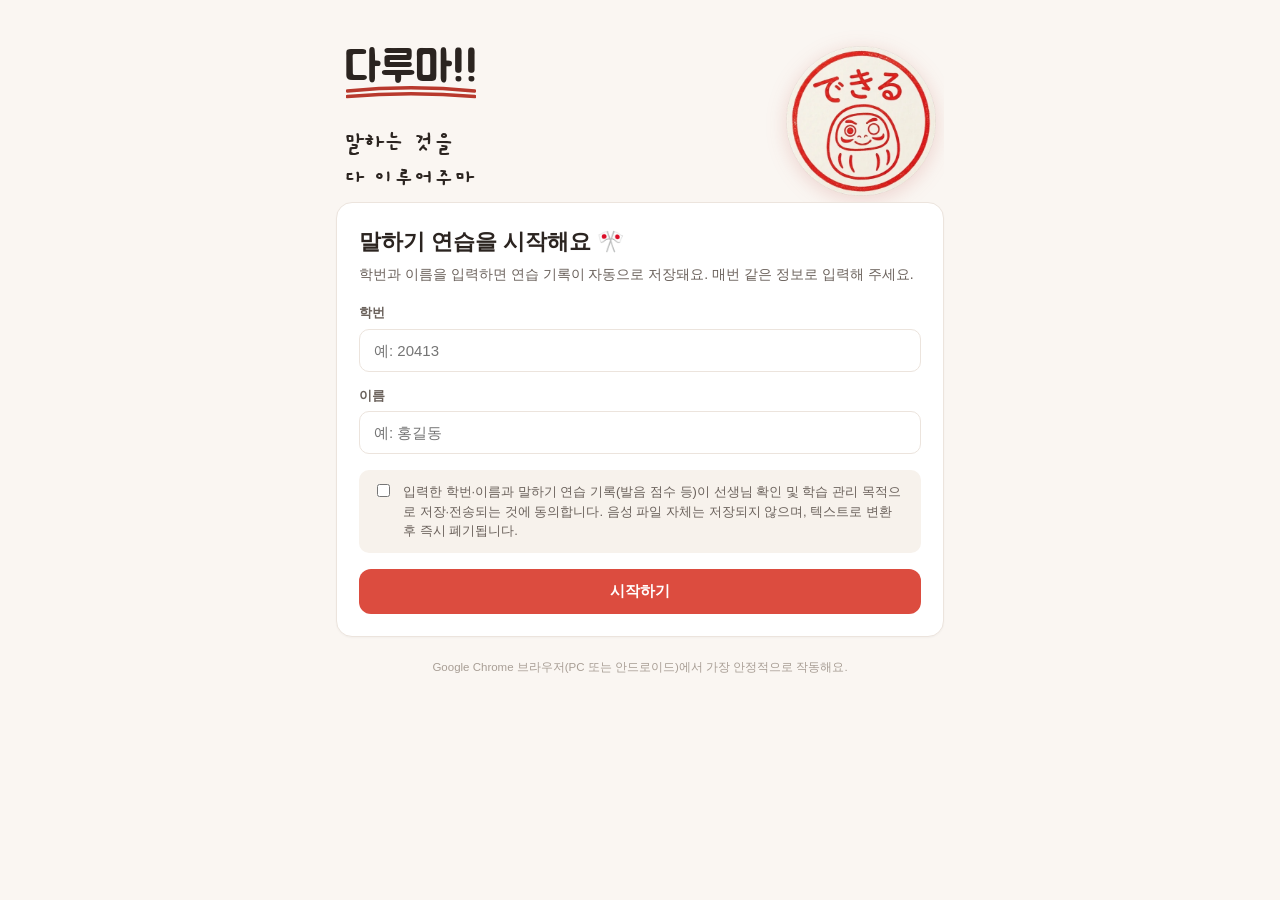
==== index.html @ 968787b8 "다루마 최초적용" ====
<!DOCTYPE html>
<html lang="ko">
<head>
<meta charset="UTF-8">
<meta name="viewport" content="width=device-width, initial-scale=1.0, maximum-scale=1">
<title>다루마!! 일본어 말하기 연습</title>
<link rel="preconnect" href="https://fonts.googleapis.com">
<link rel="preconnect" href="https://fonts.gstatic.com" crossorigin>
<link href="https://fonts.googleapis.com/css2?family=Jua&family=Gaegu:wght@400;700&display=swap" rel="stylesheet">
<style>
  :root{
    --primary:#dc4c3f;
    --primary-dark:#b8392d;
    --primary-light:#fdeceb;
    --ink:#2b2420;
    --sub:#6b625c;
    --bg:#faf6f2;
    --card:#ffffff;
    --line:#ece4dd;
    --good:#2f9e5c;
    --good-bg:#eafaf1;
    --bad:#d8483e;
    --bad-bg:#fdeceb;
    --radius:16px;
  }
  *{box-sizing:border-box;}
  html,body{margin:0;padding:0;}
  body{
    font-family:"Pretendard","Apple SD Gothic Neo","Noto Sans KR",-apple-system,BlinkMacSystemFont,sans-serif;
    background:var(--bg);
    color:var(--ink);
    min-height:100vh;
    line-height:1.5;
  }
  .wrap{max-width:640px;margin:0 auto;padding:20px 16px 60px;}
  header.top{
    display:flex;align-items:center;justify-content:space-between;
    padding:14px 4px 18px;
  }
  header.top .brand{display:flex;align-items:center;gap:8px;font-weight:800;font-size:18px;font-family:"Jua",sans-serif;}
  header.top .brand .dot{width:10px;height:10px;border-radius:50%;background:var(--primary);}
  header.top .who{font-size:13px;color:var(--sub);}

  /* ===== 첫 화면 상단 히어로(다루마 타이틀 + 지니) ===== */
  .hero{position:relative;padding:26px 8px 6px;overflow:hidden;}
  .hero-inner{display:flex;align-items:center;justify-content:space-between;gap:10px;}
  .hero-text{flex:1;min-width:0;}
  .hero-title{
    font-family:"Jua",sans-serif;font-size:44px;color:var(--ink);line-height:1;
    display:inline-block;position:relative;margin:0 0 14px;
  }
  .hero-title .underline{position:absolute;left:2px;right:2px;bottom:-10px;height:14px;}
  .hero-title .underline svg{width:100%;height:100%;display:block;}
  .hero-sub{
    font-family:"Gaegu",sans-serif;font-weight:700;font-size:24px;color:var(--ink);
    line-height:1.45;margin-top:22px;
  }
  .hero-genie{width:150px;height:150px;flex-shrink:0;object-fit:contain;filter:drop-shadow(0 4px 10px rgba(184,57,45,.18));}
  @media (max-width:420px){
    .hero-title{font-size:34px;}
    .hero-sub{font-size:18px;}
    .hero-genie{width:112px;height:112px;}
  }
  nav.tabs{
    display:flex;gap:6px;background:#fff;border:1px solid var(--line);
    border-radius:999px;padding:4px;margin-bottom:18px;
  }
  nav.tabs button{
    flex:1;border:none;background:transparent;padding:10px 8px;border-radius:999px;
    font-size:14px;font-weight:700;color:var(--sub);cursor:pointer;transition:.15s;
  }
  nav.tabs button.active{background:var(--primary);color:#fff;}
  .card{
    background:var(--card);border:1px solid var(--line);border-radius:var(--radius);
    padding:22px;margin-bottom:16px;box-shadow:0 1px 2px rgba(30,20,10,.03);
  }
  h1{font-size:22px;margin:0 0 6px;}
  h2{font-size:17px;margin:0 0 12px;}
  p.desc{color:var(--sub);font-size:14px;margin:0 0 18px;}
  label{display:block;font-size:13px;font-weight:700;color:var(--sub);margin:14px 0 6px;}
  label:first-of-type{margin-top:0;}
  input[type=text], select, textarea{
    width:100%;padding:12px 14px;border:1.5px solid var(--line);border-radius:10px;
    font-size:15px;background:#fff;color:var(--ink);font-family:inherit;
  }
  input[type=text]:focus, select:focus, textarea:focus{outline:none;border-color:var(--primary);}
  .btn{
    display:inline-flex;align-items:center;justify-content:center;gap:8px;
    padding:13px 18px;border-radius:12px;border:none;font-size:15px;font-weight:800;
    cursor:pointer;transition:.15s;width:100%;
  }
  .btn-primary{background:var(--primary);color:#fff;}
  .btn-primary:hover{background:var(--primary-dark);}
  .btn-primary:disabled{background:#e3bab3;cursor:not-allowed;}
  .btn-outline{background:#fff;color:var(--primary);border:1.5px solid var(--primary);}
  .btn-ghost{background:#f4efe9;color:var(--ink);}
  .btn-row{display:flex;gap:10px;}
  .btn-row .btn{width:auto;flex:1;}
  .consent{
    display:flex;gap:10px;align-items:flex-start;background:#f7f2ec;border-radius:10px;
    padding:12px 14px;font-size:12.5px;color:var(--sub);margin:16px 0;
  }
  .consent input{margin-top:2px;}
  .chip{
    display:inline-block;font-size:11.5px;font-weight:700;padding:3px 10px;border-radius:999px;
    background:var(--primary-light);color:var(--primary-dark);
  }
  .sentence-box{
    background:#fff8f4;border:1.5px dashed #e9c6bd;border-radius:14px;
    padding:22px 18px;text-align:center;margin:16px 0;
  }
  .progress-line{display:flex;align-items:center;gap:10px;margin-top:12px;font-size:12.5px;color:var(--sub);font-weight:600;}
  .progress-bar{flex:1;height:7px;background:#f0e8e2;border-radius:999px;overflow:hidden;}
  .progress-bar-fill{height:100%;background:var(--primary);border-radius:999px;transition:width .25s;}
  .complete-card{text-align:center;}
  .complete-emoji{font-size:46px;line-height:1;margin-bottom:8px;}
  .complete-card h2{margin-bottom:8px;}
  .complete-desc{color:var(--sub);font-size:14px;margin:0 0 20px;}
  .sentence-jp{font-size:26px;font-weight:800;letter-spacing:.5px;line-height:1.6;}
  .sentence-jp ruby rt{font-size:12px;color:var(--sub);font-weight:600;}
  .sentence-ko{font-size:14px;color:var(--sub);margin-top:8px;}
  .mic-area{display:flex;flex-direction:column;align-items:center;gap:10px;margin:22px 0 10px;}
  .mic-btn{
    width:88px;height:88px;border-radius:50%;border:none;background:var(--primary);
    color:#fff;font-size:32px;cursor:pointer;display:flex;align-items:center;justify-content:center;
    box-shadow:0 4px 14px rgba(220,76,63,.35);transition:.15s;
  }
  .mic-btn:active{transform:scale(.94);}
  .mic-btn.listening{
    background:var(--bad);animation:pulse 1.1s infinite;
  }
  @keyframes pulse{
    0%{box-shadow:0 0 0 0 rgba(216,72,62,.5);}
    70%{box-shadow:0 0 0 18px rgba(216,72,62,0);}
    100%{box-shadow:0 0 0 0 rgba(216,72,62,0);}
  }
  .mic-status{font-size:13px;color:var(--sub);font-weight:600;min-height:18px;}
  .result-card{border-radius:14px;padding:18px;margin-top:16px;}
  .result-card.pass{background:var(--good-bg);border:1.5px solid #b7e6c7;}
  .result-card.retry{background:var(--bad-bg);border:1.5px solid #f2c2bd;}
  .result-top{display:flex;align-items:center;justify-content:space-between;margin-bottom:10px;}
  .result-badge{font-weight:800;font-size:15px;}
  .result-badge.pass{color:var(--good);}
  .result-badge.retry{color:var(--bad);}
  .score-num{font-size:26px;font-weight:900;}
  .diff-line{font-size:19px;font-weight:700;line-height:1.7;word-break:keep-all;margin:6px 0;}
  .diff-line .m{color:var(--good);}
  .diff-line .x{color:var(--bad);text-decoration:line-through;opacity:.7;}
  .heard-label{font-size:12px;color:var(--sub);font-weight:700;margin-top:10px;}
  .small-note{font-size:12px;color:var(--sub);margin-top:10px;}
  .sync-note{font-size:11.5px;margin-top:8px;display:flex;align-items:center;gap:6px;color:var(--sub);}
  .dot-sync{width:7px;height:7px;border-radius:50%;background:#c9c1ba;}
  .dot-sync.ok{background:var(--good);}
  .dot-sync.pending{background:#e0a12a;}
  table{width:100%;border-collapse:collapse;font-size:13.5px;}
  th,td{padding:9px 6px;text-align:left;border-bottom:1px solid var(--line);}
  th{color:var(--sub);font-weight:700;font-size:12px;}
  td.score-cell{font-weight:800;}
  .stat-grid{display:grid;grid-template-columns:repeat(3,1fr);gap:10px;margin-bottom:18px;}
  .stat-box{background:#f7f2ec;border-radius:12px;padding:14px 8px;text-align:center;}
  .stat-box .v{font-size:20px;font-weight:900;color:var(--primary-dark);}
  .stat-box .l{font-size:11px;color:var(--sub);margin-top:2px;}
  canvas{width:100%;height:140px;display:block;margin:6px 0 4px;}
  .empty{text-align:center;color:var(--sub);font-size:13.5px;padding:30px 10px;}
  .footer-note{text-align:center;font-size:11.5px;color:#a89e95;margin-top:22px;}
  .warn-box{background:#fff6e0;border:1px solid #f0d78c;border-radius:10px;padding:12px 14px;font-size:13px;color:#7a5e12;margin-bottom:16px;}
  .switch-link{background:none;border:none;color:var(--primary);font-weight:700;font-size:13px;cursor:pointer;padding:4px 0;}
  select.cat-select{margin-bottom:10px;}
  .top-actions{display:flex;justify-content:flex-end;margin-bottom:6px;}
  .link-btn{background:none;border:none;color:var(--sub);font-size:12.5px;cursor:pointer;text-decoration:underline;}
  @media (max-width:380px){
    .sentence-jp{font-size:22px;}
    .stat-box .v{font-size:17px;}
  }
</style>
</head>
<body>
<div class="wrap">

  <!-- ===================== 로그인 화면 ===================== -->
  <section id="screen-login">
    <div class="hero">
      <div class="hero-inner">
        <div class="hero-text">
          <div class="hero-title">다루마!!
            <span class="underline">
              <svg viewBox="0 0 200 20" preserveAspectRatio="none">
                <path d="M2,7 Q100,-2 198,7" fill="none" stroke="#b8392d" stroke-width="5" stroke-linecap="round"/>
                <path d="M2,15 Q100,7 198,15" fill="none" stroke="#b8392d" stroke-width="5" stroke-linecap="round"/>
              </svg>
            </span>
          </div>
          <div class="hero-sub">말하는 것을<br>다 이루어주마</div>
        </div>

        <img class="hero-genie" src="[data-uri]" alt="다루마 도장">
      </div>
    </div>

    <div class="card">
      <h1>말하기 연습을 시작해요 🎌</h1>
      <p class="desc">학번과 이름을 입력하면 연습 기록이 자동으로 저장돼요. 매번 같은 정보로 입력해 주세요.</p>

      <label for="inpId">학번</label>
      <input type="text" id="inpId" placeholder="예: 20413" inputmode="numeric">

      <label for="inpName">이름</label>
      <input type="text" id="inpName" placeholder="예: 홍길동">

      <div class="consent">
        <input type="checkbox" id="chkConsent">
        <label for="chkConsent" style="margin:0;font-weight:500;">
          입력한 학번·이름과 말하기 연습 기록(발음 점수 등)이 선생님 확인 및 학습 관리 목적으로 저장·전송되는 것에 동의합니다. 음성 파일 자체는 저장되지 않으며, 텍스트로 변환 후 즉시 폐기됩니다.
        </label>
      </div>

      <button class="btn btn-primary" id="btnLogin">시작하기</button>
    </div>
    <p class="footer-note">Google Chrome 브라우저(PC 또는 안드로이드)에서 가장 안정적으로 작동해요.</p>
  </section>

  <!-- ===================== 메인(로그인 후) ===================== -->
  <section id="screen-main" style="display:none;">
    <header class="top">
      <div class="brand"><span class="dot"></span>다루마!!</div>
      <div class="who" id="whoBadge"></div>
    </header>

    <nav class="tabs">
      <button id="tabPractice" class="active">연습하기</button>
      <button id="tabHistory">내 기록</button>
    </nav>

    <!-- ---- 연습 탭 ---- -->
    <div id="panel-practice">
      <div class="card" id="micWarnCard" style="display:none;">
        <div class="warn-box" id="micWarnText"></div>
      </div>

      <div class="card">
        <div class="top-actions"><button class="link-btn" id="btnLogout">다른 학생으로 전환</button></div>
        <h2>카테고리 선택</h2>
        <select class="cat-select" id="selCategory"></select>
        <div class="progress-line">
          <span id="progressText">0 / 0 문장 통과</span>
          <span class="progress-bar"><span class="progress-bar-fill" id="progressBarFill" style="width:0%;"></span></span>
        </div>

        <label for="inpCustom" style="margin-top:16px;">또는 직접 문장 입력하기 (선택)</label>
        <textarea id="inpCustom" rows="2" placeholder="연습하고 싶은 일본어 문장을 입력하세요"></textarea>
        <button class="btn btn-ghost" id="btnUseCustom" style="margin-top:8px;">이 문장으로 연습하기</button>
      </div>

      <div class="card" id="practiceCard">
        <div class="sentence-box">
          <div class="sentence-jp" id="curJp">문장을 선택해 주세요</div>
          <div class="sentence-ko" id="curKo"></div>
        </div>

        <div class="btn-row">
          <button class="btn btn-outline" id="btnListen">🔊 모범 발음 듣기</button>
        </div>

        <div class="mic-area">
          <button class="mic-btn" id="btnMic">🎤</button>
          <div class="mic-status" id="micStatus">마이크를 눌러 따라 말해보세요</div>
        </div>

        <div id="resultArea"></div>
      </div>

      <div class="card complete-card" id="completeCard" style="display:none;">
        <div class="complete-emoji">🎉</div>
        <h2 id="completeTitle">카테고리를 모두 통과했어요!</h2>
        <p class="complete-desc" id="completeDesc">정말 잘했어요! 다음 카테고리에 도전해볼까요?</p>
        <button class="btn btn-primary" id="btnNextCategory">다음 카테고리로 이동 →</button>
        <button class="btn btn-ghost" id="btnRetryCategory" style="margin-top:10px;">이 카테고리 다시 연습하기</button>
      </div>
    </div>

    <!-- ---- 기록 탭 ---- -->
    <div id="panel-history" style="display:none;">
      <div class="card">
        <h2>나의 연습 기록</h2>
        <div class="stat-grid">
          <div class="stat-box"><div class="v" id="statCount">0</div><div class="l">총 연습 횟수</div></div>
          <div class="stat-box"><div class="v" id="statAvg">0%</div><div class="l">평균 점수</div></div>
          <div class="stat-box"><div class="v" id="statBest">0%</div><div class="l">최고 점수</div></div>
        </div>
        <canvas id="trendCanvas" height="140"></canvas>
        <div id="historyTableWrap"></div>
      </div>
    </div>
  </section>

</div>

<!-- 연습 문장(문제) 목록은 questions.js에서 불러옵니다. 반드시 index.html과 같은 폴더에 두세요. -->
<script src="questions.js"></script>

<script>
(function(){
"use strict";

/* =========================================================================
   ▼▼▼ 선생님 설정 영역 (SETTINGS) ▼▼▼
   이 블록의 값만 바꾸면 앱 동작을 조정할 수 있습니다.
   ========================================================================= */
const CONFIG = {
  // 1) Google Apps Script 웹앱 배포 후 발급되는 URL을 아래 따옴표 안에 붙여넣으세요.
  //    (설정 가이드 문서 참고) 비워두면 구글시트 전송 없이 브라우저에만 기록이 저장됩니다.
  APPS_SCRIPT_URL: "https://script.google.com/macros/s/AKfycbxWez6QbJUDyUmBMSYqRfmhwI0I-8XwdIQWOw4CRKEzCA2GuaAsmgAgfom8g589A179sg/exec",

  // 2) 통과 기준 점수(%) - 이 점수 이상이면 '통과'로 표시됩니다.
  PASS_THRESHOLD: 80,

  // 3) 앱 제목 등 표시 문구를 바꾸고 싶다면 위 <title>과 .brand 텍스트를 수정하세요.
};

/* 연습 문장 목록은 questions.js 파일이 기본값(오프라인 대비용)입니다.
   Google Apps Script(구글시트의 "문제은행" 탭)에서 실시간으로 불러오는 데 성공하면
   그 내용으로 자동 교체되어, questions.js를 건드리거나 Netlify에 재배포하지 않아도
   구글시트만 수정하면 학생 화면에 바로 반영됩니다. 인터넷 문제 등으로 불러오지 못하면
   questions.js의 내용이 계속 사용됩니다. */
let ACTIVE_SENTENCES = (typeof SENTENCES !== "undefined" ? SENTENCES : []);

/* 4) 채점용 한자→히라가나 보정 사전
   음성 인식은 학생이 한자 없이 히라가나로만 말해도, 결과 텍스트를 한자로 반환하는 경우가 많습니다
   (예: "あした"라고 말해도 인식 결과는 "明日"로 나옴). questions.js의 <ruby>한자<rt>읽기</rt></ruby>
   표기가 있는 단어는 자동으로 이 사전에 채워지므로 따로 추가할 필요가 없습니다.
   아래 목록은 오프라인 대비용 기본값이며, Google Apps Script(구글시트의 "한자읽기" 탭)에서
   실시간으로 불러오는 데 성공하면 그 내용으로 자동 교체됩니다(문제은행과 동일한 방식).
   즉 앞으로는 이 코드를 직접 건드리지 않아도, 구글시트 "한자읽기" 탭에 "한자":"히라가나" 행을
   추가/수정하기만 하면 바로 반영됩니다. */
const READING_OVERRIDES_DEFAULT = {
  // 긴 단어(구)일수록 위에 먼저 매칭되도록 하기 위해 이 사전은 실제 정렬과 무관하게
  // 코드에서 자동으로 "글자 수가 긴 것부터" 우선 적용합니다. 순서는 신경쓰지 않아도 됩니다.
  "明日": "あした",
  "私": "わたし",
  "韓国人": "かんこくじん",
  "高校生": "こうこうせい",
  "お願いします": "おねがいします",
  "何ですか": "なんですか",
  "何が": "なにが",
  "得意": "とくい",
  "料理": "りょうり",
  "数学": "すうがく",
  "上手": "じょうず",
  "お喋り": "おしゃべり",
  "旅行": "りょこう",
  "音楽": "おんがく",
  "食べ物": "たべもの",
  "梅干し": "うめぼし",
  "苦手": "にがて",
  "動物": "どうぶつ",
  "猫": "ねこ",
  "好き": "すき",
  "久しぶり": "ひさしぶり",
  "行ってきます": "いってきます",
  "お邪魔します": "おじゃまします",
  "初めまして": "はじめまして",
  "お帰りなさい": "おかえりなさい",
  "ご馳走様でした": "ごちそうさまでした",
};
let ACTIVE_READING_OVERRIDES = Object.assign({}, READING_OVERRIDES_DEFAULT);

/* =========================================================================
   상태 및 저장소
   ========================================================================= */
const LS_STUDENT = "jpk_student_v1";
const LS_HISTORY_PREFIX = "jpk_history_v1_"; // + studentKey
const LS_PENDING = "jpk_pending_sync_v1";
const LS_PASSED_PREFIX = "jpk_passed_v1_"; // + studentKey

let student = null;         // {id, name}
let currentSentence = null; // {jp, ko, plain, id} — id is null for custom(직접입력) sentences
let recognition = null;
let listening = false;

const $ = (sel) => document.querySelector(sel);

/* ---- 유틸: ruby 태그 제거하고 순수 텍스트만 추출 ---- */
function stripRuby(html){
  const div = document.createElement("div");
  div.innerHTML = html;
  div.querySelectorAll("rt").forEach(rt => rt.remove());
  return div.textContent.trim();
}

/* ---- 한자→히라가나 보정 사전 만들기: questions.js의 모든 <ruby>한자<rt>읽기</rt></ruby>를
   자동 수집 + READING_OVERRIDES 병합. 채점 시 한자 표기와 히라가나 표기를 같은 것으로 취급하기 위함 ---- */
function buildReadingMap(){
  const map = Object.assign({}, ACTIVE_READING_OVERRIDES);
  const rubyRe = /<ruby>([^<]+)<rt>([^<]+)<\/rt><\/ruby>/g;
  ACTIVE_SENTENCES.forEach(item => {
    let m;
    rubyRe.lastIndex = 0;
    while((m = rubyRe.exec(item.jp))){
      const kanji = m[1], reading = m[2];
      if(!map[kanji]) map[kanji] = reading;
    }
  });
  return map;
}
let READING_MAP = buildReadingMap();
let READING_MAP_KEYS = Object.keys(READING_MAP).sort((a,b) => b.length - a.length);
function refreshReadingMap(){
  READING_MAP = buildReadingMap();
  READING_MAP_KEYS = Object.keys(READING_MAP).sort((a,b) => b.length - a.length);
}

/* ---- 한자를 위 사전을 이용해 히라가나로 치환 (긴 단어부터 우선 치환) ---- */
function toReadingForm(text){
  if(!text) return text;
  let result = text;
  for(const k of READING_MAP_KEYS){
    if(result.indexOf(k) !== -1){
      result = result.split(k).join(READING_MAP[k]);
    }
  }
  return result;
}

/* ---- 정규화: 채점 전에 한자→히라가나 치환, 공백/구두점 제거, NFKC 정규화 ---- */
function normalize(str){
  if(!str) return "";
  let s = str.normalize("NFKC");
  s = toReadingForm(s);
  s = s.replace(/[\s　。、！？!?,\.「」『』・～~"'"'（）()]/g, "");
  return s;
}

/* ---- 레벤슈타인 거리 ---- */
function levenshtein(a, b){
  const al = a.length, bl = b.length;
  if(al === 0) return bl;
  if(bl === 0) return al;
  const dp = new Array(bl + 1);
  for(let j = 0; j <= bl; j++) dp[j] = j;
  for(let i = 1; i <= al; i++){
    let prev = dp[0];
    dp[0] = i;
    for(let j = 1; j <= bl; j++){
      const tmp = dp[j];
      dp[j] = Math.min(
        dp[j] + 1,
        dp[j-1] + 1,
        prev + (a[i-1] === b[j-1] ? 0 : 1)
      );
      prev = tmp;
    }
  }
  return dp[bl];
}

/* ---- 점수 계산 (0~100) ---- */
function scoreOf(target, heard){
  const t = normalize(target);
  const h = normalize(heard);
  if(t.length === 0) return 0;
  const dist = levenshtein(t, h);
  const maxLen = Math.max(t.length, h.length);
  const sim = Math.max(0, 1 - dist / maxLen);
  return Math.round(sim * 100);
}

/* ---- 최장 공통 부분수열 기반 diff 표시(정답 문장 기준으로 맞은 글자 강조) ---- */
function diffHighlight(target, heard){
  const t = normalize(target);
  const h = normalize(heard);
  const tl = t.length, hl = h.length;
  const dp = Array.from({length:tl+1}, () => new Array(hl+1).fill(0));
  for(let i=1;i<=tl;i++){
    for(let j=1;j<=hl;j++){
      dp[i][j] = t[i-1]===h[j-1] ? dp[i-1][j-1]+1 : Math.max(dp[i-1][j], dp[i][j-1]);
    }
  }
  let i=tl, j=hl;
  const matched = new Array(tl).fill(false);
  while(i>0 && j>0){
    if(t[i-1]===h[j-1]){ matched[i-1]=true; i--; j--; }
    else if(dp[i-1][j] >= dp[i][j-1]) i--;
    else j--;
  }
  let out = "";
  for(let k=0;k<tl;k++){
    out += matched[k] ? `<span class="m">${t[k]}</span>` : `<span class="x">${t[k]}</span>`;
  }
  return out;
}

/* =========================================================================
   화면 전환 / 로그인
   ========================================================================= */
function studentKey(s){ return (s.id + "_" + s.name).replace(/\s+/g,""); }

function loadStudent(){
  try{
    const raw = localStorage.getItem(LS_STUDENT);
    return raw ? JSON.parse(raw) : null;
  }catch(e){ return null; }
}
function saveStudent(s){
  localStorage.setItem(LS_STUDENT, JSON.stringify(s));
}

function showLogin(){
  $("#screen-login").style.display = "";
  $("#screen-main").style.display = "none";
  $("#whoBadge").textContent = "";
}
function showMain(){
  $("#screen-login").style.display = "none";
  $("#screen-main").style.display = "";
  $("#whoBadge").textContent = student ? (student.name + " (" + student.id + ")") : "";
  loadCategory();
  renderHistory();
}

$("#btnLogin").addEventListener("click", () => {
  const id = $("#inpId").value.trim();
  const name = $("#inpName").value.trim();
  const agree = $("#chkConsent").checked;
  if(!id || !name){ alert("학번과 이름을 모두 입력해 주세요."); return; }
  if(!agree){ alert("개인정보 저장에 동의해야 시작할 수 있어요."); return; }
  student = { id, name };
  saveStudent(student);
  showMain();
});

$("#btnLogout").addEventListener("click", () => {
  if(!confirm("다른 학생으로 전환할까요? (내 기록은 이 브라우저에 그대로 남아있어요)")) return;
  student = null;
  localStorage.removeItem(LS_STUDENT);
  $("#inpId").value = ""; $("#inpName").value = ""; $("#chkConsent").checked = false;
  showLogin();
});

/* =========================================================================
   탭 전환
   ========================================================================= */
$("#tabPractice").addEventListener("click", () => switchTab("practice"));
$("#tabHistory").addEventListener("click", () => switchTab("history"));
function switchTab(name){
  const isP = name === "practice";
  $("#tabPractice").classList.toggle("active", isP);
  $("#tabHistory").classList.toggle("active", !isP);
  $("#panel-practice").style.display = isP ? "" : "none";
  $("#panel-history").style.display = isP ? "none" : "";
  if(!isP) renderHistory();
}

/* =========================================================================
   카테고리 선택 & 순차 진행(통과제) UI
   ========================================================================= */
function getCategoryList(){
  return [...new Set(ACTIVE_SENTENCES.map(s => s.category))];
}
function getSentencesForCategory(cat){
  return ACTIVE_SENTENCES.filter(s => s.category === cat);
}
function sentenceId(item){
  return item.category + "||" + item.jp;
}

/* ---- 통과 기록(카테고리별 진행 상황) 저장소 ---- */
function passedKey(){ return LS_PASSED_PREFIX + studentKey(student); }
function getPassedSet(){
  try{
    const raw = localStorage.getItem(passedKey());
    return new Set(raw ? JSON.parse(raw) : []);
  }catch(e){ return new Set(); }
}
function savePassedSet(set){
  localStorage.setItem(passedKey(), JSON.stringify([...set]));
}
function markPassed(id){
  const set = getPassedSet();
  set.add(id);
  savePassedSet(set);
}
function findFirstUnpassed(cat){
  const list = getSentencesForCategory(cat);
  const passed = getPassedSet();
  return list.find(item => !passed.has(sentenceId(item))) || null;
}
function countPassedInCategory(cat){
  const list = getSentencesForCategory(cat);
  const passed = getPassedSet();
  return list.filter(item => passed.has(sentenceId(item))).length;
}

function populateCategories(){
  const cats = getCategoryList();
  const sel = $("#selCategory");
  sel.innerHTML = cats.map(c => `<option value="${c}">${c}</option>`).join("");
  sel.addEventListener("change", loadCategory);
}

/* 현재 선택된 카테고리를 기준으로, 아직 통과하지 못한 첫 문장을 보여주거나
   전부 통과했다면 축하 화면을 보여준다. */
function loadCategory(){
  if(!student) return;
  const cat = $("#selCategory").value;
  renderProgress(cat);

  const item = findFirstUnpassed(cat);
  if(item){
    $("#practiceCard").style.display = "";
    $("#completeCard").style.display = "none";
    setCurrentSentence(item.jp, item.ko, sentenceId(item));
  }else{
    $("#practiceCard").style.display = "none";
    showCategoryComplete(cat);
  }
}

function renderProgress(cat){
  const total = getSentencesForCategory(cat).length;
  const passed = countPassedInCategory(cat);
  $("#progressText").textContent = `${passed} / ${total} 문장 통과`;
  $("#progressBarFill").style.width = (total ? Math.round(passed/total*100) : 0) + "%";
}

function showCategoryComplete(cat){
  const cats = getCategoryList();
  const idx = cats.indexOf(cat);
  const nextCat = cats[idx+1];

  $("#completeCard").style.display = "";
  if(nextCat){
    $("#completeTitle").textContent = `'${cat}' 카테고리를 모두 통과했어요!`;
    $("#completeDesc").textContent = "정말 잘했어요! 다음 카테고리에 도전해볼까요?";
    $("#btnNextCategory").style.display = "";
    $("#btnNextCategory").textContent = `다음 카테고리(${nextCat})로 이동 →`;
  }else{
    $("#completeTitle").textContent = "모든 카테고리를 통과했어요! 🏆";
    $("#completeDesc").textContent = "모든 문장을 다 익혔어요. 정말 대단해요!";
    $("#btnNextCategory").style.display = "none";
  }
}

$("#btnNextCategory").addEventListener("click", () => {
  const cats = getCategoryList();
  const idx = cats.indexOf($("#selCategory").value);
  const nextCat = cats[idx+1];
  if(!nextCat) return;
  $("#selCategory").value = nextCat;
  loadCategory();
});

$("#btnRetryCategory").addEventListener("click", () => {
  const cat = $("#selCategory").value;
  if(!confirm(`'${cat}' 카테고리의 통과 기록을 초기화하고 처음부터 다시 연습할까요?`)) return;
  const set = getPassedSet();
  getSentencesForCategory(cat).forEach(item => set.delete(sentenceId(item)));
  savePassedSet(set);
  loadCategory();
});

function setCurrentSentence(jpHtml, ko, id){
  currentSentence = { jp: jpHtml, ko: ko || "", plain: stripRuby(jpHtml), id: id || null };
  $("#curJp").innerHTML = jpHtml;
  $("#curKo").textContent = ko || "";
  $("#resultArea").innerHTML = "";
  $("#micStatus").textContent = "마이크를 눌러 따라 말해보세요";
}

$("#btnUseCustom").addEventListener("click", () => {
  const v = $("#inpCustom").value.trim();
  if(!v){ alert("연습할 문장을 입력해 주세요."); return; }
  $("#practiceCard").style.display = "";
  $("#completeCard").style.display = "none";
  setCurrentSentence(v, "", null);
});

/* =========================================================================
   모범 발음 듣기 (TTS)
   ========================================================================= */
$("#btnListen").addEventListener("click", () => {
  if(!currentSentence){ alert("먼저 문장을 선택해 주세요."); return; }
  if(!("speechSynthesis" in window)){ alert("이 브라우저는 음성 듣기를 지원하지 않습니다."); return; }
  const utter = new SpeechSynthesisUtterance(currentSentence.plain);
  utter.lang = "ja-JP";
  utter.rate = 0.9;
  window.speechSynthesis.cancel();
  window.speechSynthesis.speak(utter);
});

/* =========================================================================
   음성 인식 (Web Speech API)
   ========================================================================= */
const SpeechRecognitionAPI = window.SpeechRecognition || window.webkitSpeechRecognition;

function initSpeechWarning(){
  if(!SpeechRecognitionAPI){
    $("#micWarnCard").style.display = "";
    $("#micWarnText").textContent =
      "⚠️ 이 브라우저는 음성 인식을 지원하지 않아요. Google Chrome(PC 또는 안드로이드)에서 접속해 주세요. (iPhone Safari는 지원되지 않습니다)";
    $("#btnMic").disabled = true;
    $("#btnMic").style.opacity = "0.4";
  }
}

$("#btnMic").addEventListener("click", () => {
  if(!SpeechRecognitionAPI){ return; }
  if(!currentSentence){ alert("먼저 연습할 문장을 선택해 주세요."); return; }
  if(listening){ stopListening(); return; }
  startListening();
});

function startListening(){
  recognition = new SpeechRecognitionAPI();
  recognition.lang = "ja-JP";
  recognition.interimResults = false;
  recognition.maxAlternatives = 1;

  listening = true;
  $("#btnMic").classList.add("listening");
  $("#micStatus").textContent = "듣고 있어요... 문장을 말해보세요";
  $("#resultArea").innerHTML = "";

  recognition.onresult = (e) => {
    const heard = e.results[0][0].transcript;
    handleResult(heard);
  };
  recognition.onerror = (e) => {
    stopListening();
    let msg = "음성 인식 중 오류가 발생했어요. 다시 시도해 주세요.";
    if(e.error === "not-allowed" || e.error === "service-not-allowed") msg = "마이크 사용 권한을 허용해 주세요.";
    if(e.error === "no-speech") msg = "음성이 감지되지 않았어요. 다시 눌러서 말해보세요.";
    $("#micStatus").textContent = msg;
  };
  recognition.onend = () => { stopListening(); };

  try{ recognition.start(); }catch(err){ stopListening(); }
}
function stopListening(){
  listening = false;
  $("#btnMic").classList.remove("listening");
  if(recognition){ try{ recognition.stop(); }catch(e){} }
}

/* =========================================================================
   채점 결과 처리 및 기록 저장/전송
   ========================================================================= */
function handleResult(heardText){
  const target = currentSentence.plain;
  const score = scoreOf(target, heardText);
  const pass = score >= CONFIG.PASS_THRESHOLD;
  const diffHtml = diffHighlight(target, heardText);

  $("#micStatus").textContent = "마이크를 눌러 다시 연습해보세요";

  const record = {
    ts: new Date().toISOString(),
    studentId: student.id,
    studentName: student.name,
    sentence: target,
    recognized: heardText,
    score: score,
    pass: pass
  };
  saveLocalRecord(record);
  sendToSheet(record);

  const isTracked = !!currentSentence.id;
  if(pass && isTracked){
    markPassed(currentSentence.id);
    renderProgress($("#selCategory").value);
  }

  renderResult(pass, score, diffHtml, heardText, isTracked);
}

function renderResult(pass, score, diffHtml, heardText, isTracked){
  const cls = pass ? "pass" : "retry";
  const label = pass ? "✅ 통과!" : "🔁 다시 도전!";
  const advanceBtn = (pass && isTracked)
    ? `<button class="btn btn-primary" id="btnAdvance" style="margin-top:14px;">다음 문장 보기 →</button>`
    : "";
  $("#resultArea").innerHTML = `
    <div class="result-card ${cls}">
      <div class="result-top">
        <div class="result-badge ${cls}">${label}</div>
        <div class="score-num">${score}<span style="font-size:14px;">%</span></div>
      </div>
      <div class="diff-line">${diffHtml}</div>
      <div class="heard-label">내가 말한 것으로 인식된 내용</div>
      <div style="font-size:14px;color:var(--sub);">${heardText || "(인식된 내용 없음)"}</div>
      <div class="small-note">초록색: 정답과 일치 · 빨간색: 정답과 다름 (기준: ${CONFIG.PASS_THRESHOLD}% 이상 통과)</div>
      <div class="sync-note"><span class="dot-sync ${CONFIG.APPS_SCRIPT_URL ? "pending" : ""}" id="syncDot"></span><span id="syncText">${CONFIG.APPS_SCRIPT_URL ? "구글시트로 전송 중..." : "이 기기에만 저장됨 (구글시트 연동 미설정)"}</span></div>
      ${advanceBtn}
    </div>
  `;
  if(pass && isTracked){
    $("#btnAdvance").addEventListener("click", loadCategory);
  }
}

/* ---- 로컬 기록 저장 ---- */
function historyKey(){ return LS_HISTORY_PREFIX + studentKey(student); }
function getLocalHistory(){
  try{
    const raw = localStorage.getItem(historyKey());
    return raw ? JSON.parse(raw) : [];
  }catch(e){ return []; }
}
function saveLocalRecord(record){
  const hist = getLocalHistory();
  hist.push(record);
  localStorage.setItem(historyKey(), JSON.stringify(hist));
}

/* ---- 구글시트 전송 (Google Apps Script 웹앱, no-cors 방식) ---- */
function sendToSheet(record){
  if(!CONFIG.APPS_SCRIPT_URL){ return; }
  postRecord(record).then(() => {
    markSyncDot(true);
  }).catch(() => {
    queuePending(record);
    markSyncDot(false);
  });
  flushPending();
}
function markSyncDot(ok){
  const dot = document.getElementById("syncDot");
  const text = document.getElementById("syncText");
  if(!dot) return;
  dot.classList.remove("pending");
  dot.classList.add(ok ? "ok" : "");
  if(text) text.textContent = ok ? "구글시트에 저장 완료" : "전송 실패 - 다음 접속 시 자동 재전송";
}
function postRecord(record){
  return fetch(CONFIG.APPS_SCRIPT_URL, {
    method: "POST",
    mode: "no-cors",
    headers: { "Content-Type": "text/plain;charset=utf-8" },
    body: JSON.stringify(record)
  });
  // no-cors 모드에서는 응답 내용을 읽을 수 없어 성공 여부를 확실히 알 수 없지만,
  // 네트워크 오류가 없다면 정상적으로 스프레드시트에 기록됩니다.
}
function queuePending(record){
  let pending = [];
  try{ pending = JSON.parse(localStorage.getItem(LS_PENDING) || "[]"); }catch(e){}
  pending.push(record);
  localStorage.setItem(LS_PENDING, JSON.stringify(pending));
}
function flushPending(){
  if(!CONFIG.APPS_SCRIPT_URL) return;
  let pending = [];
  try{ pending = JSON.parse(localStorage.getItem(LS_PENDING) || "[]"); }catch(e){}
  if(pending.length === 0) return;
  localStorage.setItem(LS_PENDING, "[]");
  pending.forEach(r => { postRecord(r).catch(() => queuePending(r)); });
}

/* =========================================================================
   구글시트(문제은행 탭)에서 연습 문장 목록 실시간 불러오기
   실패하거나 구글시트 연동이 설정되어 있지 않으면 questions.js의 기본 목록을 그대로 사용한다.
   ========================================================================= */
function loadSentencesFromSheet(){
  if(!CONFIG.APPS_SCRIPT_URL) return Promise.resolve(false);
  const controller = (typeof AbortController !== "undefined") ? new AbortController() : null;
  const timer = controller ? setTimeout(() => controller.abort(), 6000) : null;
  return fetch(CONFIG.APPS_SCRIPT_URL + "?action=sentences", {
    method: "GET",
    signal: controller ? controller.signal : undefined
  }).then(res => {
    if(timer) clearTimeout(timer);
    if(!res.ok) return false;
    return res.json();
  }).then(data => {
    if(!Array.isArray(data) || data.length === 0) return false;
    const valid = data.every(item => item && typeof item.category === "string" && typeof item.jp === "string");
    if(!valid) return false;
    ACTIVE_SENTENCES = data.map(item => ({ category: item.category, jp: item.jp, ko: item.ko || "" }));
    refreshReadingMap();
    return true;
  }).catch(() => {
    if(timer) clearTimeout(timer);
    return false;
  });
}

/* =========================================================================
   구글시트(한자읽기 탭)에서 한자→히라가나 보정 사전 실시간 불러오기
   실패하거나 구글시트 연동이 설정되어 있지 않으면 위 READING_OVERRIDES_DEFAULT를 그대로 사용한다.
   ========================================================================= */
function loadReadingOverridesFromSheet(){
  if(!CONFIG.APPS_SCRIPT_URL) return Promise.resolve(false);
  const controller = (typeof AbortController !== "undefined") ? new AbortController() : null;
  const timer = controller ? setTimeout(() => controller.abort(), 6000) : null;
  return fetch(CONFIG.APPS_SCRIPT_URL + "?action=readings", {
    method: "GET",
    signal: controller ? controller.signal : undefined
  }).then(res => {
    if(timer) clearTimeout(timer);
    if(!res.ok) return false;
    return res.json();
  }).then(data => {
    if(!Array.isArray(data) || data.length === 0) return false;
    const valid = data.every(item => item && typeof item.kanji === "string" && typeof item.reading === "string");
    if(!valid) return false;
    const map = {};
    data.forEach(item => { if(item.kanji) map[item.kanji] = item.reading; });
    ACTIVE_READING_OVERRIDES = map;
    refreshReadingMap();
    return true;
  }).catch(() => {
    if(timer) clearTimeout(timer);
    return false;
  });
}

/* =========================================================================
   기록 탭 렌더링
   ========================================================================= */
function renderHistory(){
  if(!student) return;
  const hist = getLocalHistory();
  const count = hist.length;
  const avg = count ? Math.round(hist.reduce((a,r)=>a+r.score,0)/count) : 0;
  const best = count ? Math.max(...hist.map(r=>r.score)) : 0;

  $("#statCount").textContent = count;
  $("#statAvg").textContent = avg + "%";
  $("#statBest").textContent = best + "%";

  drawTrend(hist);

  if(count === 0){
    $("#historyTableWrap").innerHTML = `<div class="empty">아직 연습 기록이 없어요. '연습하기' 탭에서 첫 문장을 말해보세요!</div>`;
    return;
  }

  const rows = hist.slice().reverse().slice(0, 50).map(r => {
    const d = new Date(r.ts);
    const dateStr = `${d.getMonth()+1}/${d.getDate()} ${String(d.getHours()).padStart(2,"0")}:${String(d.getMinutes()).padStart(2,"0")}`;
    const color = r.pass ? "var(--good)" : "var(--bad)";
    return `<tr>
      <td>${dateStr}</td>
      <td style="max-width:150px;overflow:hidden;text-overflow:ellipsis;white-space:nowrap;">${r.sentence}</td>
      <td class="score-cell" style="color:${color}">${r.score}%</td>
    </tr>`;
  }).join("");

  $("#historyTableWrap").innerHTML = `
    <table>
      <thead><tr><th>날짜</th><th>문장</th><th>점수</th></tr></thead>
      <tbody>${rows}</tbody>
    </table>
  `;
}

function drawTrend(hist){
  const canvas = document.getElementById("trendCanvas");
  const ctx = canvas.getContext("2d");
  const dpr = window.devicePixelRatio || 1;
  const cssW = canvas.clientWidth || 300;
  const cssH = 140;
  canvas.width = cssW * dpr; canvas.height = cssH * dpr;
  ctx.setTransform(dpr,0,0,dpr,0,0);
  ctx.clearRect(0,0,cssW,cssH);

  if(hist.length === 0) return;

  const data = hist.slice(-20).map(r=>r.score);
  const padL = 30, padR = 10, padT = 14, padB = 20;
  const w = cssW - padL - padR, h = cssH - padT - padB;

  ctx.strokeStyle = "#ece4dd";
  ctx.lineWidth = 1;
  [0,25,50,75,100].forEach(v => {
    const y = padT + h - (v/100)*h;
    ctx.beginPath(); ctx.moveTo(padL,y); ctx.lineTo(cssW-padR,y); ctx.stroke();
    ctx.fillStyle = "#a89e95"; ctx.font = "10px sans-serif";
    ctx.fillText(v+"%", 2, y+3);
  });

  // 통과선
  const passY = padT + h - (CONFIG.PASS_THRESHOLD/100)*h;
  ctx.strokeStyle = "#e0a12a";
  ctx.setLineDash([4,3]);
  ctx.beginPath(); ctx.moveTo(padL,passY); ctx.lineTo(cssW-padR,passY); ctx.stroke();
  ctx.setLineDash([]);

  // 점수 라인
  ctx.strokeStyle = "#dc4c3f";
  ctx.lineWidth = 2.5;
  ctx.beginPath();
  data.forEach((v,i) => {
    const x = data.length === 1 ? padL : padL + (i/(data.length-1))*w;
    const y = padT + h - (v/100)*h;
    if(i===0) ctx.moveTo(x,y); else ctx.lineTo(x,y);
  });
  ctx.stroke();

  ctx.fillStyle = "#dc4c3f";
  data.forEach((v,i) => {
    const x = data.length === 1 ? padL : padL + (i/(data.length-1))*w;
    const y = padT + h - (v/100)*h;
    ctx.beginPath(); ctx.arc(x,y,3,0,Math.PI*2); ctx.fill();
  });
}

/* =========================================================================
   초기화
   ========================================================================= */
async function init(){
  initSpeechWarning();
  // 성공하면 구글시트 최신 내용, 실패해도 각각 questions.js / READING_OVERRIDES_DEFAULT로 계속 진행
  await Promise.all([loadSentencesFromSheet(), loadReadingOverridesFromSheet()]);
  populateCategories();
  student = loadStudent();
  if(student){ showMain(); } else { showLogin(); }
  flushPending();
  window.addEventListener("resize", () => { if(student) drawTrend(getLocalHistory()); });
}
init();

})();
</script>
</body>
</html>
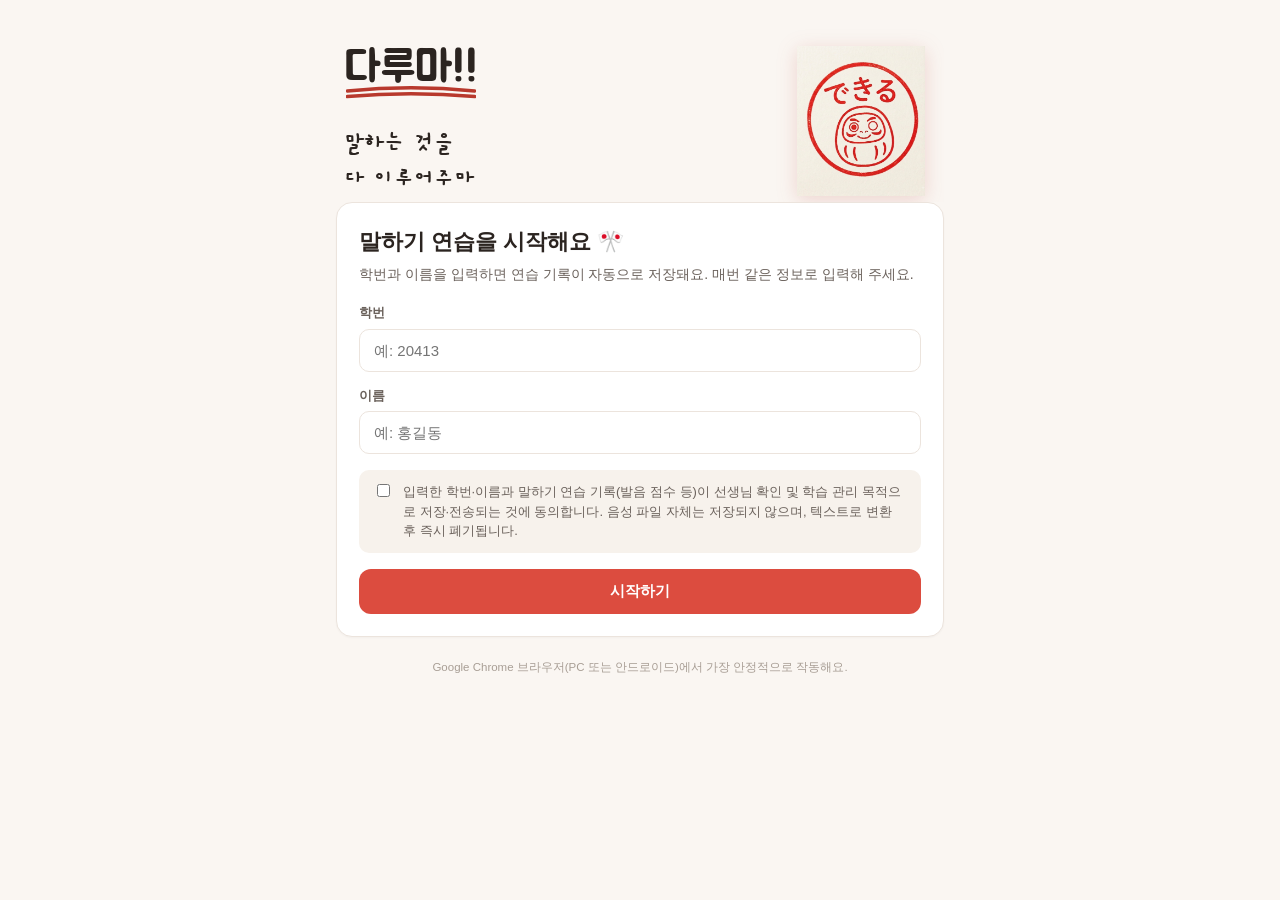
==== commit 9825a3d6: "화면을 index/problem/finish 3개 페이지로 분리하고 축패스 화면을 전용 페이지로 개편, questions.js 파일명 소문자로 통일 - index.html: 로그인" ====
--- a/index.html
+++ b/index.html
@@ -7,177 +7,17 @@
 <link rel="preconnect" href="https://fonts.googleapis.com">
 <link rel="preconnect" href="https://fonts.gstatic.com" crossorigin>
 <link href="https://fonts.googleapis.com/css2?family=Jua&family=Gaegu:wght@400;700&display=swap" rel="stylesheet">
-<style>
-  :root{
-    --primary:#dc4c3f;
-    --primary-dark:#b8392d;
-    --primary-light:#fdeceb;
-    --ink:#2b2420;
-    --sub:#6b625c;
-    --bg:#faf6f2;
-    --card:#ffffff;
-    --line:#ece4dd;
-    --good:#2f9e5c;
-    --good-bg:#eafaf1;
-    --bad:#d8483e;
-    --bad-bg:#fdeceb;
-    --radius:16px;
-  }
-  *{box-sizing:border-box;}
-  html,body{margin:0;padding:0;}
-  body{
-    font-family:"Pretendard","Apple SD Gothic Neo","Noto Sans KR",-apple-system,BlinkMacSystemFont,sans-serif;
-    background:var(--bg);
-    color:var(--ink);
-    min-height:100vh;
-    line-height:1.5;
-  }
-  .wrap{max-width:640px;margin:0 auto;padding:20px 16px 60px;}
-  header.top{
-    display:flex;align-items:center;justify-content:space-between;
-    padding:14px 4px 18px;
-  }
-  header.top .brand{display:flex;align-items:center;gap:8px;font-weight:800;font-size:18px;font-family:"Jua",sans-serif;}
-  header.top .brand .dot{width:10px;height:10px;border-radius:50%;background:var(--primary);}
-  header.top .who{font-size:13px;color:var(--sub);}
-
-  /* ===== 첫 화면 상단 히어로(다루마 타이틀 + 지니) ===== */
-  .hero{position:relative;padding:26px 8px 6px;overflow:hidden;}
-  .hero-inner{display:flex;align-items:center;justify-content:space-between;gap:10px;}
-  .hero-text{flex:1;min-width:0;}
-  .hero-title{
-    font-family:"Jua",sans-serif;font-size:44px;color:var(--ink);line-height:1;
-    display:inline-block;position:relative;margin:0 0 14px;
-  }
-  .hero-title .underline{position:absolute;left:2px;right:2px;bottom:-10px;height:14px;}
-  .hero-title .underline svg{width:100%;height:100%;display:block;}
-  .hero-sub{
-    font-family:"Gaegu",sans-serif;font-weight:700;font-size:24px;color:var(--ink);
-    line-height:1.45;margin-top:22px;
-  }
-  .hero-genie{width:150px;height:150px;flex-shrink:0;object-fit:contain;filter:drop-shadow(0 4px 10px rgba(184,57,45,.18));}
-  @media (max-width:420px){
-    .hero-title{font-size:34px;}
-    .hero-sub{font-size:18px;}
-    .hero-genie{width:112px;height:112px;}
-  }
-  nav.tabs{
-    display:flex;gap:6px;background:#fff;border:1px solid var(--line);
-    border-radius:999px;padding:4px;margin-bottom:18px;
-  }
-  nav.tabs button{
-    flex:1;border:none;background:transparent;padding:10px 8px;border-radius:999px;
-    font-size:14px;font-weight:700;color:var(--sub);cursor:pointer;transition:.15s;
-  }
-  nav.tabs button.active{background:var(--primary);color:#fff;}
-  .card{
-    background:var(--card);border:1px solid var(--line);border-radius:var(--radius);
-    padding:22px;margin-bottom:16px;box-shadow:0 1px 2px rgba(30,20,10,.03);
-  }
-  h1{font-size:22px;margin:0 0 6px;}
-  h2{font-size:17px;margin:0 0 12px;}
-  p.desc{color:var(--sub);font-size:14px;margin:0 0 18px;}
-  label{display:block;font-size:13px;font-weight:700;color:var(--sub);margin:14px 0 6px;}
-  label:first-of-type{margin-top:0;}
-  input[type=text], select, textarea{
-    width:100%;padding:12px 14px;border:1.5px solid var(--line);border-radius:10px;
-    font-size:15px;background:#fff;color:var(--ink);font-family:inherit;
-  }
-  input[type=text]:focus, select:focus, textarea:focus{outline:none;border-color:var(--primary);}
-  .btn{
-    display:inline-flex;align-items:center;justify-content:center;gap:8px;
-    padding:13px 18px;border-radius:12px;border:none;font-size:15px;font-weight:800;
-    cursor:pointer;transition:.15s;width:100%;
-  }
-  .btn-primary{background:var(--primary);color:#fff;}
-  .btn-primary:hover{background:var(--primary-dark);}
-  .btn-primary:disabled{background:#e3bab3;cursor:not-allowed;}
-  .btn-outline{background:#fff;color:var(--primary);border:1.5px solid var(--primary);}
-  .btn-ghost{background:#f4efe9;color:var(--ink);}
-  .btn-row{display:flex;gap:10px;}
-  .btn-row .btn{width:auto;flex:1;}
-  .consent{
-    display:flex;gap:10px;align-items:flex-start;background:#f7f2ec;border-radius:10px;
-    padding:12px 14px;font-size:12.5px;color:var(--sub);margin:16px 0;
-  }
-  .consent input{margin-top:2px;}
-  .chip{
-    display:inline-block;font-size:11.5px;font-weight:700;padding:3px 10px;border-radius:999px;
-    background:var(--primary-light);color:var(--primary-dark);
-  }
-  .sentence-box{
-    background:#fff8f4;border:1.5px dashed #e9c6bd;border-radius:14px;
-    padding:22px 18px;text-align:center;margin:16px 0;
-  }
-  .progress-line{display:flex;align-items:center;gap:10px;margin-top:12px;font-size:12.5px;color:var(--sub);font-weight:600;}
-  .progress-bar{flex:1;height:7px;background:#f0e8e2;border-radius:999px;overflow:hidden;}
-  .progress-bar-fill{height:100%;background:var(--primary);border-radius:999px;transition:width .25s;}
-  .complete-card{text-align:center;}
-  .complete-emoji{font-size:46px;line-height:1;margin-bottom:8px;}
-  .complete-card h2{margin-bottom:8px;}
-  .complete-desc{color:var(--sub);font-size:14px;margin:0 0 20px;}
-  .sentence-jp{font-size:26px;font-weight:800;letter-spacing:.5px;line-height:1.6;}
-  .sentence-jp ruby rt{font-size:12px;color:var(--sub);font-weight:600;}
-  .sentence-ko{font-size:14px;color:var(--sub);margin-top:8px;}
-  .mic-area{display:flex;flex-direction:column;align-items:center;gap:10px;margin:22px 0 10px;}
-  .mic-btn{
-    width:88px;height:88px;border-radius:50%;border:none;background:var(--primary);
-    color:#fff;font-size:32px;cursor:pointer;display:flex;align-items:center;justify-content:center;
-    box-shadow:0 4px 14px rgba(220,76,63,.35);transition:.15s;
-  }
-  .mic-btn:active{transform:scale(.94);}
-  .mic-btn.listening{
-    background:var(--bad);animation:pulse 1.1s infinite;
-  }
-  @keyframes pulse{
-    0%{box-shadow:0 0 0 0 rgba(216,72,62,.5);}
-    70%{box-shadow:0 0 0 18px rgba(216,72,62,0);}
-    100%{box-shadow:0 0 0 0 rgba(216,72,62,0);}
-  }
-  .mic-status{font-size:13px;color:var(--sub);font-weight:600;min-height:18px;}
-  .result-card{border-radius:14px;padding:18px;margin-top:16px;}
-  .result-card.pass{background:var(--good-bg);border:1.5px solid #b7e6c7;}
-  .result-card.retry{background:var(--bad-bg);border:1.5px solid #f2c2bd;}
-  .result-top{display:flex;align-items:center;justify-content:space-between;margin-bottom:10px;}
-  .result-badge{font-weight:800;font-size:15px;}
-  .result-badge.pass{color:var(--good);}
-  .result-badge.retry{color:var(--bad);}
-  .score-num{font-size:26px;font-weight:900;}
-  .diff-line{font-size:19px;font-weight:700;line-height:1.7;word-break:keep-all;margin:6px 0;}
-  .diff-line .m{color:var(--good);}
-  .diff-line .x{color:var(--bad);text-decoration:line-through;opacity:.7;}
-  .heard-label{font-size:12px;color:var(--sub);font-weight:700;margin-top:10px;}
-  .small-note{font-size:12px;color:var(--sub);margin-top:10px;}
-  .sync-note{font-size:11.5px;margin-top:8px;display:flex;align-items:center;gap:6px;color:var(--sub);}
-  .dot-sync{width:7px;height:7px;border-radius:50%;background:#c9c1ba;}
-  .dot-sync.ok{background:var(--good);}
-  .dot-sync.pending{background:#e0a12a;}
-  table{width:100%;border-collapse:collapse;font-size:13.5px;}
-  th,td{padding:9px 6px;text-align:left;border-bottom:1px solid var(--line);}
-  th{color:var(--sub);font-weight:700;font-size:12px;}
-  td.score-cell{font-weight:800;}
-  .stat-grid{display:grid;grid-template-columns:repeat(3,1fr);gap:10px;margin-bottom:18px;}
-  .stat-box{background:#f7f2ec;border-radius:12px;padding:14px 8px;text-align:center;}
-  .stat-box .v{font-size:20px;font-weight:900;color:var(--primary-dark);}
-  .stat-box .l{font-size:11px;color:var(--sub);margin-top:2px;}
-  canvas{width:100%;height:140px;display:block;margin:6px 0 4px;}
-  .empty{text-align:center;color:var(--sub);font-size:13.5px;padding:30px 10px;}
-  .footer-note{text-align:center;font-size:11.5px;color:#a89e95;margin-top:22px;}
-  .warn-box{background:#fff6e0;border:1px solid #f0d78c;border-radius:10px;padding:12px 14px;font-size:13px;color:#7a5e12;margin-bottom:16px;}
-  .switch-link{background:none;border:none;color:var(--primary);font-weight:700;font-size:13px;cursor:pointer;padding:4px 0;}
-  select.cat-select{margin-bottom:10px;}
-  .top-actions{display:flex;justify-content:flex-end;margin-bottom:6px;}
-  .link-btn{background:none;border:none;color:var(--sub);font-size:12.5px;cursor:pointer;text-decoration:underline;}
-  @media (max-width:380px){
-    .sentence-jp{font-size:22px;}
-    .stat-box .v{font-size:17px;}
-  }
-</style>
+<link rel="stylesheet" href="styles.css">
+<script>
+  /* 이미 로그인되어 있으면 화면이 잠깐이라도 보이기 전에 바로 문제 화면으로 이동 */
+  try{
+    if(localStorage.getItem("jpk_student_v1")){ location.replace("problem.html"); }
+  }catch(e){}
+</script>
 </head>
 <body>
 <div class="wrap">
 
-  <!-- ===================== 로그인 화면 ===================== -->
   <section id="screen-login">
     <div class="hero">
       <div class="hero-inner">
@@ -193,7 +33,7 @@
           <div class="hero-sub">말하는 것을<br>다 이루어주마</div>
         </div>
 
-        <img class="hero-genie" src="[data-uri]" alt="다루마 도장">
+        <img class="hero-genie" src="다루마.png" alt="다루마">
       </div>
     </div>
 
@@ -219,302 +59,17 @@
     <p class="footer-note">Google Chrome 브라우저(PC 또는 안드로이드)에서 가장 안정적으로 작동해요.</p>
   </section>
 
-  <!-- ===================== 메인(로그인 후) ===================== -->
-  <section id="screen-main" style="display:none;">
-    <header class="top">
-      <div class="brand"><span class="dot"></span>다루마!!</div>
-      <div class="who" id="whoBadge"></div>
-    </header>
-
-    <nav class="tabs">
-      <button id="tabPractice" class="active">연습하기</button>
-      <button id="tabHistory">내 기록</button>
-    </nav>
-
-    <!-- ---- 연습 탭 ---- -->
-    <div id="panel-practice">
-      <div class="card" id="micWarnCard" style="display:none;">
-        <div class="warn-box" id="micWarnText"></div>
-      </div>
-
-      <div class="card">
-        <div class="top-actions"><button class="link-btn" id="btnLogout">다른 학생으로 전환</button></div>
-        <h2>카테고리 선택</h2>
-        <select class="cat-select" id="selCategory"></select>
-        <div class="progress-line">
-          <span id="progressText">0 / 0 문장 통과</span>
-          <span class="progress-bar"><span class="progress-bar-fill" id="progressBarFill" style="width:0%;"></span></span>
-        </div>
-
-        <label for="inpCustom" style="margin-top:16px;">또는 직접 문장 입력하기 (선택)</label>
-        <textarea id="inpCustom" rows="2" placeholder="연습하고 싶은 일본어 문장을 입력하세요"></textarea>
-        <button class="btn btn-ghost" id="btnUseCustom" style="margin-top:8px;">이 문장으로 연습하기</button>
-      </div>
-
-      <div class="card" id="practiceCard">
-        <div class="sentence-box">
-          <div class="sentence-jp" id="curJp">문장을 선택해 주세요</div>
-          <div class="sentence-ko" id="curKo"></div>
-        </div>
-
-        <div class="btn-row">
-          <button class="btn btn-outline" id="btnListen">🔊 모범 발음 듣기</button>
-        </div>
-
-        <div class="mic-area">
-          <button class="mic-btn" id="btnMic">🎤</button>
-          <div class="mic-status" id="micStatus">마이크를 눌러 따라 말해보세요</div>
-        </div>
-
-        <div id="resultArea"></div>
-      </div>
-
-      <div class="card complete-card" id="completeCard" style="display:none;">
-        <div class="complete-emoji">🎉</div>
-        <h2 id="completeTitle">카테고리를 모두 통과했어요!</h2>
-        <p class="complete-desc" id="completeDesc">정말 잘했어요! 다음 카테고리에 도전해볼까요?</p>
-        <button class="btn btn-primary" id="btnNextCategory">다음 카테고리로 이동 →</button>
-        <button class="btn btn-ghost" id="btnRetryCategory" style="margin-top:10px;">이 카테고리 다시 연습하기</button>
-      </div>
-    </div>
-
-    <!-- ---- 기록 탭 ---- -->
-    <div id="panel-history" style="display:none;">
-      <div class="card">
-        <h2>나의 연습 기록</h2>
-        <div class="stat-grid">
-          <div class="stat-box"><div class="v" id="statCount">0</div><div class="l">총 연습 횟수</div></div>
-          <div class="stat-box"><div class="v" id="statAvg">0%</div><div class="l">평균 점수</div></div>
-          <div class="stat-box"><div class="v" id="statBest">0%</div><div class="l">최고 점수</div></div>
-        </div>
-        <canvas id="trendCanvas" height="140"></canvas>
-        <div id="historyTableWrap"></div>
-      </div>
-    </div>
-  </section>
-
 </div>
-
-<!-- 연습 문장(문제) 목록은 questions.js에서 불러옵니다. 반드시 index.html과 같은 폴더에 두세요. -->
-<script src="questions.js"></script>
 
 <script>
 (function(){
 "use strict";
 
-/* =========================================================================
-   ▼▼▼ 선생님 설정 영역 (SETTINGS) ▼▼▼
-   이 블록의 값만 바꾸면 앱 동작을 조정할 수 있습니다.
-   ========================================================================= */
-const CONFIG = {
-  // 1) Google Apps Script 웹앱 배포 후 발급되는 URL을 아래 따옴표 안에 붙여넣으세요.
-  //    (설정 가이드 문서 참고) 비워두면 구글시트 전송 없이 브라우저에만 기록이 저장됩니다.
-  APPS_SCRIPT_URL: "https://script.google.com/macros/s/AKfycbxWez6QbJUDyUmBMSYqRfmhwI0I-8XwdIQWOw4CRKEzCA2GuaAsmgAgfom8g589A179sg/exec",
-
-  // 2) 통과 기준 점수(%) - 이 점수 이상이면 '통과'로 표시됩니다.
-  PASS_THRESHOLD: 80,
-
-  // 3) 앱 제목 등 표시 문구를 바꾸고 싶다면 위 <title>과 .brand 텍스트를 수정하세요.
-};
-
-/* 연습 문장 목록은 questions.js 파일이 기본값(오프라인 대비용)입니다.
-   Google Apps Script(구글시트의 "문제은행" 탭)에서 실시간으로 불러오는 데 성공하면
-   그 내용으로 자동 교체되어, questions.js를 건드리거나 Netlify에 재배포하지 않아도
-   구글시트만 수정하면 학생 화면에 바로 반영됩니다. 인터넷 문제 등으로 불러오지 못하면
-   questions.js의 내용이 계속 사용됩니다. */
-let ACTIVE_SENTENCES = (typeof SENTENCES !== "undefined" ? SENTENCES : []);
-
-/* 4) 채점용 한자→히라가나 보정 사전
-   음성 인식은 학생이 한자 없이 히라가나로만 말해도, 결과 텍스트를 한자로 반환하는 경우가 많습니다
-   (예: "あした"라고 말해도 인식 결과는 "明日"로 나옴). questions.js의 <ruby>한자<rt>읽기</rt></ruby>
-   표기가 있는 단어는 자동으로 이 사전에 채워지므로 따로 추가할 필요가 없습니다.
-   아래 목록은 오프라인 대비용 기본값이며, Google Apps Script(구글시트의 "한자읽기" 탭)에서
-   실시간으로 불러오는 데 성공하면 그 내용으로 자동 교체됩니다(문제은행과 동일한 방식).
-   즉 앞으로는 이 코드를 직접 건드리지 않아도, 구글시트 "한자읽기" 탭에 "한자":"히라가나" 행을
-   추가/수정하기만 하면 바로 반영됩니다. */
-const READING_OVERRIDES_DEFAULT = {
-  // 긴 단어(구)일수록 위에 먼저 매칭되도록 하기 위해 이 사전은 실제 정렬과 무관하게
-  // 코드에서 자동으로 "글자 수가 긴 것부터" 우선 적용합니다. 순서는 신경쓰지 않아도 됩니다.
-  "明日": "あした",
-  "私": "わたし",
-  "韓国人": "かんこくじん",
-  "高校生": "こうこうせい",
-  "お願いします": "おねがいします",
-  "何ですか": "なんですか",
-  "何が": "なにが",
-  "得意": "とくい",
-  "料理": "りょうり",
-  "数学": "すうがく",
-  "上手": "じょうず",
-  "お喋り": "おしゃべり",
-  "旅行": "りょこう",
-  "音楽": "おんがく",
-  "食べ物": "たべもの",
-  "梅干し": "うめぼし",
-  "苦手": "にがて",
-  "動物": "どうぶつ",
-  "猫": "ねこ",
-  "好き": "すき",
-  "久しぶり": "ひさしぶり",
-  "行ってきます": "いってきます",
-  "お邪魔します": "おじゃまします",
-  "初めまして": "はじめまして",
-  "お帰りなさい": "おかえりなさい",
-  "ご馳走様でした": "ごちそうさまでした",
-};
-let ACTIVE_READING_OVERRIDES = Object.assign({}, READING_OVERRIDES_DEFAULT);
-
-/* =========================================================================
-   상태 및 저장소
-   ========================================================================= */
 const LS_STUDENT = "jpk_student_v1";
-const LS_HISTORY_PREFIX = "jpk_history_v1_"; // + studentKey
-const LS_PENDING = "jpk_pending_sync_v1";
-const LS_PASSED_PREFIX = "jpk_passed_v1_"; // + studentKey
-
-let student = null;         // {id, name}
-let currentSentence = null; // {jp, ko, plain, id} — id is null for custom(직접입력) sentences
-let recognition = null;
-let listening = false;
-
 const $ = (sel) => document.querySelector(sel);
 
-/* ---- 유틸: ruby 태그 제거하고 순수 텍스트만 추출 ---- */
-function stripRuby(html){
-  const div = document.createElement("div");
-  div.innerHTML = html;
-  div.querySelectorAll("rt").forEach(rt => rt.remove());
-  return div.textContent.trim();
-}
-
-/* ---- 한자→히라가나 보정 사전 만들기: questions.js의 모든 <ruby>한자<rt>읽기</rt></ruby>를
-   자동 수집 + READING_OVERRIDES 병합. 채점 시 한자 표기와 히라가나 표기를 같은 것으로 취급하기 위함 ---- */
-function buildReadingMap(){
-  const map = Object.assign({}, ACTIVE_READING_OVERRIDES);
-  const rubyRe = /<ruby>([^<]+)<rt>([^<]+)<\/rt><\/ruby>/g;
-  ACTIVE_SENTENCES.forEach(item => {
-    let m;
-    rubyRe.lastIndex = 0;
-    while((m = rubyRe.exec(item.jp))){
-      const kanji = m[1], reading = m[2];
-      if(!map[kanji]) map[kanji] = reading;
-    }
-  });
-  return map;
-}
-let READING_MAP = buildReadingMap();
-let READING_MAP_KEYS = Object.keys(READING_MAP).sort((a,b) => b.length - a.length);
-function refreshReadingMap(){
-  READING_MAP = buildReadingMap();
-  READING_MAP_KEYS = Object.keys(READING_MAP).sort((a,b) => b.length - a.length);
-}
-
-/* ---- 한자를 위 사전을 이용해 히라가나로 치환 (긴 단어부터 우선 치환) ---- */
-function toReadingForm(text){
-  if(!text) return text;
-  let result = text;
-  for(const k of READING_MAP_KEYS){
-    if(result.indexOf(k) !== -1){
-      result = result.split(k).join(READING_MAP[k]);
-    }
-  }
-  return result;
-}
-
-/* ---- 정규화: 채점 전에 한자→히라가나 치환, 공백/구두점 제거, NFKC 정규화 ---- */
-function normalize(str){
-  if(!str) return "";
-  let s = str.normalize("NFKC");
-  s = toReadingForm(s);
-  s = s.replace(/[\s　。、！？!?,\.「」『』・～~"'"'（）()]/g, "");
-  return s;
-}
-
-/* ---- 레벤슈타인 거리 ---- */
-function levenshtein(a, b){
-  const al = a.length, bl = b.length;
-  if(al === 0) return bl;
-  if(bl === 0) return al;
-  const dp = new Array(bl + 1);
-  for(let j = 0; j <= bl; j++) dp[j] = j;
-  for(let i = 1; i <= al; i++){
-    let prev = dp[0];
-    dp[0] = i;
-    for(let j = 1; j <= bl; j++){
-      const tmp = dp[j];
-      dp[j] = Math.min(
-        dp[j] + 1,
-        dp[j-1] + 1,
-        prev + (a[i-1] === b[j-1] ? 0 : 1)
-      );
-      prev = tmp;
-    }
-  }
-  return dp[bl];
-}
-
-/* ---- 점수 계산 (0~100) ---- */
-function scoreOf(target, heard){
-  const t = normalize(target);
-  const h = normalize(heard);
-  if(t.length === 0) return 0;
-  const dist = levenshtein(t, h);
-  const maxLen = Math.max(t.length, h.length);
-  const sim = Math.max(0, 1 - dist / maxLen);
-  return Math.round(sim * 100);
-}
-
-/* ---- 최장 공통 부분수열 기반 diff 표시(정답 문장 기준으로 맞은 글자 강조) ---- */
-function diffHighlight(target, heard){
-  const t = normalize(target);
-  const h = normalize(heard);
-  const tl = t.length, hl = h.length;
-  const dp = Array.from({length:tl+1}, () => new Array(hl+1).fill(0));
-  for(let i=1;i<=tl;i++){
-    for(let j=1;j<=hl;j++){
-      dp[i][j] = t[i-1]===h[j-1] ? dp[i-1][j-1]+1 : Math.max(dp[i-1][j], dp[i][j-1]);
-    }
-  }
-  let i=tl, j=hl;
-  const matched = new Array(tl).fill(false);
-  while(i>0 && j>0){
-    if(t[i-1]===h[j-1]){ matched[i-1]=true; i--; j--; }
-    else if(dp[i-1][j] >= dp[i][j-1]) i--;
-    else j--;
-  }
-  let out = "";
-  for(let k=0;k<tl;k++){
-    out += matched[k] ? `<span class="m">${t[k]}</span>` : `<span class="x">${t[k]}</span>`;
-  }
-  return out;
-}
-
-/* =========================================================================
-   화면 전환 / 로그인
-   ========================================================================= */
-function studentKey(s){ return (s.id + "_" + s.name).replace(/\s+/g,""); }
-
-function loadStudent(){
-  try{
-    const raw = localStorage.getItem(LS_STUDENT);
-    return raw ? JSON.parse(raw) : null;
-  }catch(e){ return null; }
-}
 function saveStudent(s){
   localStorage.setItem(LS_STUDENT, JSON.stringify(s));
-}
-
-function showLogin(){
-  $("#screen-login").style.display = "";
-  $("#screen-main").style.display = "none";
-  $("#whoBadge").textContent = "";
-}
-function showMain(){
-  $("#screen-login").style.display = "none";
-  $("#screen-main").style.display = "";
-  $("#whoBadge").textContent = student ? (student.name + " (" + student.id + ")") : "";
-  loadCategory();
-  renderHistory();
 }
 
 $("#btnLogin").addEventListener("click", () => {
@@ -523,502 +78,9 @@
   const agree = $("#chkConsent").checked;
   if(!id || !name){ alert("학번과 이름을 모두 입력해 주세요."); return; }
   if(!agree){ alert("개인정보 저장에 동의해야 시작할 수 있어요."); return; }
-  student = { id, name };
-  saveStudent(student);
-  showMain();
+  saveStudent({ id, name });
+  location.href = "problem.html";
 });
-
-$("#btnLogout").addEventListener("click", () => {
-  if(!confirm("다른 학생으로 전환할까요? (내 기록은 이 브라우저에 그대로 남아있어요)")) return;
-  student = null;
-  localStorage.removeItem(LS_STUDENT);
-  $("#inpId").value = ""; $("#inpName").value = ""; $("#chkConsent").checked = false;
-  showLogin();
-});
-
-/* =========================================================================
-   탭 전환
-   ========================================================================= */
-$("#tabPractice").addEventListener("click", () => switchTab("practice"));
-$("#tabHistory").addEventListener("click", () => switchTab("history"));
-function switchTab(name){
-  const isP = name === "practice";
-  $("#tabPractice").classList.toggle("active", isP);
-  $("#tabHistory").classList.toggle("active", !isP);
-  $("#panel-practice").style.display = isP ? "" : "none";
-  $("#panel-history").style.display = isP ? "none" : "";
-  if(!isP) renderHistory();
-}
-
-/* =========================================================================
-   카테고리 선택 & 순차 진행(통과제) UI
-   ========================================================================= */
-function getCategoryList(){
-  return [...new Set(ACTIVE_SENTENCES.map(s => s.category))];
-}
-function getSentencesForCategory(cat){
-  return ACTIVE_SENTENCES.filter(s => s.category === cat);
-}
-function sentenceId(item){
-  return item.category + "||" + item.jp;
-}
-
-/* ---- 통과 기록(카테고리별 진행 상황) 저장소 ---- */
-function passedKey(){ return LS_PASSED_PREFIX + studentKey(student); }
-function getPassedSet(){
-  try{
-    const raw = localStorage.getItem(passedKey());
-    return new Set(raw ? JSON.parse(raw) : []);
-  }catch(e){ return new Set(); }
-}
-function savePassedSet(set){
-  localStorage.setItem(passedKey(), JSON.stringify([...set]));
-}
-function markPassed(id){
-  const set = getPassedSet();
-  set.add(id);
-  savePassedSet(set);
-}
-function findFirstUnpassed(cat){
-  const list = getSentencesForCategory(cat);
-  const passed = getPassedSet();
-  return list.find(item => !passed.has(sentenceId(item))) || null;
-}
-function countPassedInCategory(cat){
-  const list = getSentencesForCategory(cat);
-  const passed = getPassedSet();
-  return list.filter(item => passed.has(sentenceId(item))).length;
-}
-
-function populateCategories(){
-  const cats = getCategoryList();
-  const sel = $("#selCategory");
-  sel.innerHTML = cats.map(c => `<option value="${c}">${c}</option>`).join("");
-  sel.addEventListener("change", loadCategory);
-}
-
-/* 현재 선택된 카테고리를 기준으로, 아직 통과하지 못한 첫 문장을 보여주거나
-   전부 통과했다면 축하 화면을 보여준다. */
-function loadCategory(){
-  if(!student) return;
-  const cat = $("#selCategory").value;
-  renderProgress(cat);
-
-  const item = findFirstUnpassed(cat);
-  if(item){
-    $("#practiceCard").style.display = "";
-    $("#completeCard").style.display = "none";
-    setCurrentSentence(item.jp, item.ko, sentenceId(item));
-  }else{
-    $("#practiceCard").style.display = "none";
-    showCategoryComplete(cat);
-  }
-}
-
-function renderProgress(cat){
-  const total = getSentencesForCategory(cat).length;
-  const passed = countPassedInCategory(cat);
-  $("#progressText").textContent = `${passed} / ${total} 문장 통과`;
-  $("#progressBarFill").style.width = (total ? Math.round(passed/total*100) : 0) + "%";
-}
-
-function showCategoryComplete(cat){
-  const cats = getCategoryList();
-  const idx = cats.indexOf(cat);
-  const nextCat = cats[idx+1];
-
-  $("#completeCard").style.display = "";
-  if(nextCat){
-    $("#completeTitle").textContent = `'${cat}' 카테고리를 모두 통과했어요!`;
-    $("#completeDesc").textContent = "정말 잘했어요! 다음 카테고리에 도전해볼까요?";
-    $("#btnNextCategory").style.display = "";
-    $("#btnNextCategory").textContent = `다음 카테고리(${nextCat})로 이동 →`;
-  }else{
-    $("#completeTitle").textContent = "모든 카테고리를 통과했어요! 🏆";
-    $("#completeDesc").textContent = "모든 문장을 다 익혔어요. 정말 대단해요!";
-    $("#btnNextCategory").style.display = "none";
-  }
-}
-
-$("#btnNextCategory").addEventListener("click", () => {
-  const cats = getCategoryList();
-  const idx = cats.indexOf($("#selCategory").value);
-  const nextCat = cats[idx+1];
-  if(!nextCat) return;
-  $("#selCategory").value = nextCat;
-  loadCategory();
-});
-
-$("#btnRetryCategory").addEventListener("click", () => {
-  const cat = $("#selCategory").value;
-  if(!confirm(`'${cat}' 카테고리의 통과 기록을 초기화하고 처음부터 다시 연습할까요?`)) return;
-  const set = getPassedSet();
-  getSentencesForCategory(cat).forEach(item => set.delete(sentenceId(item)));
-  savePassedSet(set);
-  loadCategory();
-});
-
-function setCurrentSentence(jpHtml, ko, id){
-  currentSentence = { jp: jpHtml, ko: ko || "", plain: stripRuby(jpHtml), id: id || null };
-  $("#curJp").innerHTML = jpHtml;
-  $("#curKo").textContent = ko || "";
-  $("#resultArea").innerHTML = "";
-  $("#micStatus").textContent = "마이크를 눌러 따라 말해보세요";
-}
-
-$("#btnUseCustom").addEventListener("click", () => {
-  const v = $("#inpCustom").value.trim();
-  if(!v){ alert("연습할 문장을 입력해 주세요."); return; }
-  $("#practiceCard").style.display = "";
-  $("#completeCard").style.display = "none";
-  setCurrentSentence(v, "", null);
-});
-
-/* =========================================================================
-   모범 발음 듣기 (TTS)
-   ========================================================================= */
-$("#btnListen").addEventListener("click", () => {
-  if(!currentSentence){ alert("먼저 문장을 선택해 주세요."); return; }
-  if(!("speechSynthesis" in window)){ alert("이 브라우저는 음성 듣기를 지원하지 않습니다."); return; }
-  const utter = new SpeechSynthesisUtterance(currentSentence.plain);
-  utter.lang = "ja-JP";
-  utter.rate = 0.9;
-  window.speechSynthesis.cancel();
-  window.speechSynthesis.speak(utter);
-});
-
-/* =========================================================================
-   음성 인식 (Web Speech API)
-   ========================================================================= */
-const SpeechRecognitionAPI = window.SpeechRecognition || window.webkitSpeechRecognition;
-
-function initSpeechWarning(){
-  if(!SpeechRecognitionAPI){
-    $("#micWarnCard").style.display = "";
-    $("#micWarnText").textContent =
-      "⚠️ 이 브라우저는 음성 인식을 지원하지 않아요. Google Chrome(PC 또는 안드로이드)에서 접속해 주세요. (iPhone Safari는 지원되지 않습니다)";
-    $("#btnMic").disabled = true;
-    $("#btnMic").style.opacity = "0.4";
-  }
-}
-
-$("#btnMic").addEventListener("click", () => {
-  if(!SpeechRecognitionAPI){ return; }
-  if(!currentSentence){ alert("먼저 연습할 문장을 선택해 주세요."); return; }
-  if(listening){ stopListening(); return; }
-  startListening();
-});
-
-function startListening(){
-  recognition = new SpeechRecognitionAPI();
-  recognition.lang = "ja-JP";
-  recognition.interimResults = false;
-  recognition.maxAlternatives = 1;
-
-  listening = true;
-  $("#btnMic").classList.add("listening");
-  $("#micStatus").textContent = "듣고 있어요... 문장을 말해보세요";
-  $("#resultArea").innerHTML = "";
-
-  recognition.onresult = (e) => {
-    const heard = e.results[0][0].transcript;
-    handleResult(heard);
-  };
-  recognition.onerror = (e) => {
-    stopListening();
-    let msg = "음성 인식 중 오류가 발생했어요. 다시 시도해 주세요.";
-    if(e.error === "not-allowed" || e.error === "service-not-allowed") msg = "마이크 사용 권한을 허용해 주세요.";
-    if(e.error === "no-speech") msg = "음성이 감지되지 않았어요. 다시 눌러서 말해보세요.";
-    $("#micStatus").textContent = msg;
-  };
-  recognition.onend = () => { stopListening(); };
-
-  try{ recognition.start(); }catch(err){ stopListening(); }
-}
-function stopListening(){
-  listening = false;
-  $("#btnMic").classList.remove("listening");
-  if(recognition){ try{ recognition.stop(); }catch(e){} }
-}
-
-/* =========================================================================
-   채점 결과 처리 및 기록 저장/전송
-   ========================================================================= */
-function handleResult(heardText){
-  const target = currentSentence.plain;
-  const score = scoreOf(target, heardText);
-  const pass = score >= CONFIG.PASS_THRESHOLD;
-  const diffHtml = diffHighlight(target, heardText);
-
-  $("#micStatus").textContent = "마이크를 눌러 다시 연습해보세요";
-
-  const record = {
-    ts: new Date().toISOString(),
-    studentId: student.id,
-    studentName: student.name,
-    sentence: target,
-    recognized: heardText,
-    score: score,
-    pass: pass
-  };
-  saveLocalRecord(record);
-  sendToSheet(record);
-
-  const isTracked = !!currentSentence.id;
-  if(pass && isTracked){
-    markPassed(currentSentence.id);
-    renderProgress($("#selCategory").value);
-  }
-
-  renderResult(pass, score, diffHtml, heardText, isTracked);
-}
-
-function renderResult(pass, score, diffHtml, heardText, isTracked){
-  const cls = pass ? "pass" : "retry";
-  const label = pass ? "✅ 통과!" : "🔁 다시 도전!";
-  const advanceBtn = (pass && isTracked)
-    ? `<button class="btn btn-primary" id="btnAdvance" style="margin-top:14px;">다음 문장 보기 →</button>`
-    : "";
-  $("#resultArea").innerHTML = `
-    <div class="result-card ${cls}">
-      <div class="result-top">
-        <div class="result-badge ${cls}">${label}</div>
-        <div class="score-num">${score}<span style="font-size:14px;">%</span></div>
-      </div>
-      <div class="diff-line">${diffHtml}</div>
-      <div class="heard-label">내가 말한 것으로 인식된 내용</div>
-      <div style="font-size:14px;color:var(--sub);">${heardText || "(인식된 내용 없음)"}</div>
-      <div class="small-note">초록색: 정답과 일치 · 빨간색: 정답과 다름 (기준: ${CONFIG.PASS_THRESHOLD}% 이상 통과)</div>
-      <div class="sync-note"><span class="dot-sync ${CONFIG.APPS_SCRIPT_URL ? "pending" : ""}" id="syncDot"></span><span id="syncText">${CONFIG.APPS_SCRIPT_URL ? "구글시트로 전송 중..." : "이 기기에만 저장됨 (구글시트 연동 미설정)"}</span></div>
-      ${advanceBtn}
-    </div>
-  `;
-  if(pass && isTracked){
-    $("#btnAdvance").addEventListener("click", loadCategory);
-  }
-}
-
-/* ---- 로컬 기록 저장 ---- */
-function historyKey(){ return LS_HISTORY_PREFIX + studentKey(student); }
-function getLocalHistory(){
-  try{
-    const raw = localStorage.getItem(historyKey());
-    return raw ? JSON.parse(raw) : [];
-  }catch(e){ return []; }
-}
-function saveLocalRecord(record){
-  const hist = getLocalHistory();
-  hist.push(record);
-  localStorage.setItem(historyKey(), JSON.stringify(hist));
-}
-
-/* ---- 구글시트 전송 (Google Apps Script 웹앱, no-cors 방식) ---- */
-function sendToSheet(record){
-  if(!CONFIG.APPS_SCRIPT_URL){ return; }
-  postRecord(record).then(() => {
-    markSyncDot(true);
-  }).catch(() => {
-    queuePending(record);
-    markSyncDot(false);
-  });
-  flushPending();
-}
-function markSyncDot(ok){
-  const dot = document.getElementById("syncDot");
-  const text = document.getElementById("syncText");
-  if(!dot) return;
-  dot.classList.remove("pending");
-  dot.classList.add(ok ? "ok" : "");
-  if(text) text.textContent = ok ? "구글시트에 저장 완료" : "전송 실패 - 다음 접속 시 자동 재전송";
-}
-function postRecord(record){
-  return fetch(CONFIG.APPS_SCRIPT_URL, {
-    method: "POST",
-    mode: "no-cors",
-    headers: { "Content-Type": "text/plain;charset=utf-8" },
-    body: JSON.stringify(record)
-  });
-  // no-cors 모드에서는 응답 내용을 읽을 수 없어 성공 여부를 확실히 알 수 없지만,
-  // 네트워크 오류가 없다면 정상적으로 스프레드시트에 기록됩니다.
-}
-function queuePending(record){
-  let pending = [];
-  try{ pending = JSON.parse(localStorage.getItem(LS_PENDING) || "[]"); }catch(e){}
-  pending.push(record);
-  localStorage.setItem(LS_PENDING, JSON.stringify(pending));
-}
-function flushPending(){
-  if(!CONFIG.APPS_SCRIPT_URL) return;
-  let pending = [];
-  try{ pending = JSON.parse(localStorage.getItem(LS_PENDING) || "[]"); }catch(e){}
-  if(pending.length === 0) return;
-  localStorage.setItem(LS_PENDING, "[]");
-  pending.forEach(r => { postRecord(r).catch(() => queuePending(r)); });
-}
-
-/* =========================================================================
-   구글시트(문제은행 탭)에서 연습 문장 목록 실시간 불러오기
-   실패하거나 구글시트 연동이 설정되어 있지 않으면 questions.js의 기본 목록을 그대로 사용한다.
-   ========================================================================= */
-function loadSentencesFromSheet(){
-  if(!CONFIG.APPS_SCRIPT_URL) return Promise.resolve(false);
-  const controller = (typeof AbortController !== "undefined") ? new AbortController() : null;
-  const timer = controller ? setTimeout(() => controller.abort(), 6000) : null;
-  return fetch(CONFIG.APPS_SCRIPT_URL + "?action=sentences", {
-    method: "GET",
-    signal: controller ? controller.signal : undefined
-  }).then(res => {
-    if(timer) clearTimeout(timer);
-    if(!res.ok) return false;
-    return res.json();
-  }).then(data => {
-    if(!Array.isArray(data) || data.length === 0) return false;
-    const valid = data.every(item => item && typeof item.category === "string" && typeof item.jp === "string");
-    if(!valid) return false;
-    ACTIVE_SENTENCES = data.map(item => ({ category: item.category, jp: item.jp, ko: item.ko || "" }));
-    refreshReadingMap();
-    return true;
-  }).catch(() => {
-    if(timer) clearTimeout(timer);
-    return false;
-  });
-}
-
-/* =========================================================================
-   구글시트(한자읽기 탭)에서 한자→히라가나 보정 사전 실시간 불러오기
-   실패하거나 구글시트 연동이 설정되어 있지 않으면 위 READING_OVERRIDES_DEFAULT를 그대로 사용한다.
-   ========================================================================= */
-function loadReadingOverridesFromSheet(){
-  if(!CONFIG.APPS_SCRIPT_URL) return Promise.resolve(false);
-  const controller = (typeof AbortController !== "undefined") ? new AbortController() : null;
-  const timer = controller ? setTimeout(() => controller.abort(), 6000) : null;
-  return fetch(CONFIG.APPS_SCRIPT_URL + "?action=readings", {
-    method: "GET",
-    signal: controller ? controller.signal : undefined
-  }).then(res => {
-    if(timer) clearTimeout(timer);
-    if(!res.ok) return false;
-    return res.json();
-  }).then(data => {
-    if(!Array.isArray(data) || data.length === 0) return false;
-    const valid = data.every(item => item && typeof item.kanji === "string" && typeof item.reading === "string");
-    if(!valid) return false;
-    const map = {};
-    data.forEach(item => { if(item.kanji) map[item.kanji] = item.reading; });
-    ACTIVE_READING_OVERRIDES = map;
-    refreshReadingMap();
-    return true;
-  }).catch(() => {
-    if(timer) clearTimeout(timer);
-    return false;
-  });
-}
-
-/* =========================================================================
-   기록 탭 렌더링
-   ========================================================================= */
-function renderHistory(){
-  if(!student) return;
-  const hist = getLocalHistory();
-  const count = hist.length;
-  const avg = count ? Math.round(hist.reduce((a,r)=>a+r.score,0)/count) : 0;
-  const best = count ? Math.max(...hist.map(r=>r.score)) : 0;
-
-  $("#statCount").textContent = count;
-  $("#statAvg").textContent = avg + "%";
-  $("#statBest").textContent = best + "%";
-
-  drawTrend(hist);
-
-  if(count === 0){
-    $("#historyTableWrap").innerHTML = `<div class="empty">아직 연습 기록이 없어요. '연습하기' 탭에서 첫 문장을 말해보세요!</div>`;
-    return;
-  }
-
-  const rows = hist.slice().reverse().slice(0, 50).map(r => {
-    const d = new Date(r.ts);
-    const dateStr = `${d.getMonth()+1}/${d.getDate()} ${String(d.getHours()).padStart(2,"0")}:${String(d.getMinutes()).padStart(2,"0")}`;
-    const color = r.pass ? "var(--good)" : "var(--bad)";
-    return `<tr>
-      <td>${dateStr}</td>
-      <td style="max-width:150px;overflow:hidden;text-overflow:ellipsis;white-space:nowrap;">${r.sentence}</td>
-      <td class="score-cell" style="color:${color}">${r.score}%</td>
-    </tr>`;
-  }).join("");
-
-  $("#historyTableWrap").innerHTML = `
-    <table>
-      <thead><tr><th>날짜</th><th>문장</th><th>점수</th></tr></thead>
-      <tbody>${rows}</tbody>
-    </table>
-  `;
-}
-
-function drawTrend(hist){
-  const canvas = document.getElementById("trendCanvas");
-  const ctx = canvas.getContext("2d");
-  const dpr = window.devicePixelRatio || 1;
-  const cssW = canvas.clientWidth || 300;
-  const cssH = 140;
-  canvas.width = cssW * dpr; canvas.height = cssH * dpr;
-  ctx.setTransform(dpr,0,0,dpr,0,0);
-  ctx.clearRect(0,0,cssW,cssH);
-
-  if(hist.length === 0) return;
-
-  const data = hist.slice(-20).map(r=>r.score);
-  const padL = 30, padR = 10, padT = 14, padB = 20;
-  const w = cssW - padL - padR, h = cssH - padT - padB;
-
-  ctx.strokeStyle = "#ece4dd";
-  ctx.lineWidth = 1;
-  [0,25,50,75,100].forEach(v => {
-    const y = padT + h - (v/100)*h;
-    ctx.beginPath(); ctx.moveTo(padL,y); ctx.lineTo(cssW-padR,y); ctx.stroke();
-    ctx.fillStyle = "#a89e95"; ctx.font = "10px sans-serif";
-    ctx.fillText(v+"%", 2, y+3);
-  });
-
-  // 통과선
-  const passY = padT + h - (CONFIG.PASS_THRESHOLD/100)*h;
-  ctx.strokeStyle = "#e0a12a";
-  ctx.setLineDash([4,3]);
-  ctx.beginPath(); ctx.moveTo(padL,passY); ctx.lineTo(cssW-padR,passY); ctx.stroke();
-  ctx.setLineDash([]);
-
-  // 점수 라인
-  ctx.strokeStyle = "#dc4c3f";
-  ctx.lineWidth = 2.5;
-  ctx.beginPath();
-  data.forEach((v,i) => {
-    const x = data.length === 1 ? padL : padL + (i/(data.length-1))*w;
-    const y = padT + h - (v/100)*h;
-    if(i===0) ctx.moveTo(x,y); else ctx.lineTo(x,y);
-  });
-  ctx.stroke();
-
-  ctx.fillStyle = "#dc4c3f";
-  data.forEach((v,i) => {
-    const x = data.length === 1 ? padL : padL + (i/(data.length-1))*w;
-    const y = padT + h - (v/100)*h;
-    ctx.beginPath(); ctx.arc(x,y,3,0,Math.PI*2); ctx.fill();
-  });
-}
-
-/* =========================================================================
-   초기화
-   ========================================================================= */
-async function init(){
-  initSpeechWarning();
-  // 성공하면 구글시트 최신 내용, 실패해도 각각 questions.js / READING_OVERRIDES_DEFAULT로 계속 진행
-  await Promise.all([loadSentencesFromSheet(), loadReadingOverridesFromSheet()]);
-  populateCategories();
-  student = loadStudent();
-  if(student){ showMain(); } else { showLogin(); }
-  flushPending();
-  window.addEventListener("resize", () => { if(student) drawTrend(getLocalHistory()); });
-}
-init();
 
 })();
 </script>
--- a/styles.css
+++ b/styles.css
@@ -0,0 +1,209 @@
+:root{
+  --primary:#dc4c3f;
+  --primary-dark:#b8392d;
+  --primary-light:#fdeceb;
+  --ink:#2b2420;
+  --sub:#6b625c;
+  --bg:#faf6f2;
+  --card:#ffffff;
+  --line:#ece4dd;
+  --good:#2f9e5c;
+  --good-bg:#eafaf1;
+  --bad:#d8483e;
+  --bad-bg:#fdeceb;
+  --radius:16px;
+}
+*{box-sizing:border-box;}
+html,body{margin:0;padding:0;}
+body{
+  font-family:"Pretendard","Apple SD Gothic Neo","Noto Sans KR",-apple-system,BlinkMacSystemFont,sans-serif;
+  background:var(--bg);
+  color:var(--ink);
+  min-height:100vh;
+  line-height:1.5;
+}
+.wrap{max-width:640px;margin:0 auto;padding:20px 16px 60px;}
+header.top{
+  display:flex;align-items:center;justify-content:space-between;
+  padding:14px 4px 18px;
+}
+header.top .brand{display:flex;align-items:center;gap:8px;font-weight:800;font-size:18px;font-family:"Jua",sans-serif;}
+header.top .brand .dot{width:10px;height:10px;border-radius:50%;background:var(--primary);}
+header.top .who{font-size:13px;color:var(--sub);}
+
+/* ===== 첫 화면 상단 히어로(다루마 타이틀 + 지니) ===== */
+.hero{position:relative;padding:26px 8px 6px;overflow:hidden;}
+.hero-inner{display:flex;align-items:center;justify-content:space-between;gap:10px;}
+.hero-text{flex:1;min-width:0;}
+.hero-title{
+  font-family:"Jua",sans-serif;font-size:44px;color:var(--ink);line-height:1;
+  display:inline-block;position:relative;margin:0 0 14px;
+}
+.hero-title .underline{position:absolute;left:2px;right:2px;bottom:-10px;height:14px;}
+.hero-title .underline svg{width:100%;height:100%;display:block;}
+.hero-sub{
+  font-family:"Gaegu",sans-serif;font-weight:700;font-size:24px;color:var(--ink);
+  line-height:1.45;margin-top:22px;
+}
+.hero-genie{width:150px;height:150px;flex-shrink:0;object-fit:contain;filter:drop-shadow(0 4px 10px rgba(184,57,45,.18));}
+@media (max-width:420px){
+  .hero-title{font-size:34px;}
+  .hero-sub{font-size:18px;}
+  .hero-genie{width:112px;height:112px;}
+}
+nav.tabs{
+  display:flex;gap:6px;background:#fff;border:1px solid var(--line);
+  border-radius:999px;padding:4px;margin-bottom:18px;
+}
+nav.tabs button{
+  flex:1;border:none;background:transparent;padding:10px 8px;border-radius:999px;
+  font-size:14px;font-weight:700;color:var(--sub);cursor:pointer;transition:.15s;
+}
+nav.tabs button.active{background:var(--primary);color:#fff;}
+.card{
+  background:var(--card);border:1px solid var(--line);border-radius:var(--radius);
+  padding:22px;margin-bottom:16px;box-shadow:0 1px 2px rgba(30,20,10,.03);
+}
+h1{font-size:22px;margin:0 0 6px;}
+h2{font-size:17px;margin:0 0 12px;}
+p.desc{color:var(--sub);font-size:14px;margin:0 0 18px;}
+label{display:block;font-size:13px;font-weight:700;color:var(--sub);margin:14px 0 6px;}
+label:first-of-type{margin-top:0;}
+input[type=text], select, textarea{
+  width:100%;padding:12px 14px;border:1.5px solid var(--line);border-radius:10px;
+  font-size:15px;background:#fff;color:var(--ink);font-family:inherit;
+}
+input[type=text]:focus, select:focus, textarea:focus{outline:none;border-color:var(--primary);}
+.btn{
+  display:inline-flex;align-items:center;justify-content:center;gap:8px;
+  padding:13px 18px;border-radius:12px;border:none;font-size:15px;font-weight:800;
+  cursor:pointer;transition:.15s;width:100%;
+}
+.btn-primary{background:var(--primary);color:#fff;}
+.btn-primary:hover{background:var(--primary-dark);}
+.btn-primary:disabled{background:#e3bab3;cursor:not-allowed;}
+.btn-outline{background:#fff;color:var(--primary);border:1.5px solid var(--primary);}
+.btn-ghost{background:#f4efe9;color:var(--ink);}
+.btn-row{display:flex;gap:10px;}
+.btn-row .btn{width:auto;flex:1;}
+.consent{
+  display:flex;gap:10px;align-items:flex-start;background:#f7f2ec;border-radius:10px;
+  padding:12px 14px;font-size:12.5px;color:var(--sub);margin:16px 0;
+}
+.consent input{margin-top:2px;}
+.chip{
+  display:inline-block;font-size:11.5px;font-weight:700;padding:3px 10px;border-radius:999px;
+  background:var(--primary-light);color:var(--primary-dark);
+}
+.sentence-box{
+  background:#fff8f4;border:1.5px dashed #e9c6bd;border-radius:14px;
+  padding:22px 18px;text-align:center;margin:16px 0;
+}
+.progress-line{display:flex;align-items:center;gap:10px;margin-top:12px;font-size:12.5px;color:var(--sub);font-weight:600;}
+.progress-bar{flex:1;height:7px;background:#f0e8e2;border-radius:999px;overflow:hidden;}
+.progress-bar-fill{height:100%;background:var(--primary);border-radius:999px;transition:width .25s;}
+.complete-card{text-align:center;}
+.complete-emoji{font-size:46px;line-height:1;margin-bottom:8px;}
+.complete-card h2{margin-bottom:8px;}
+.complete-desc{color:var(--sub);font-size:14px;margin:0 0 20px;}
+.sentence-jp{font-size:26px;font-weight:800;letter-spacing:.5px;line-height:1.6;}
+.sentence-jp ruby rt{font-size:12px;color:var(--sub);font-weight:600;}
+.sentence-ko{font-size:14px;color:var(--sub);margin-top:8px;}
+.mic-area{display:flex;flex-direction:column;align-items:center;gap:10px;margin:22px 0 10px;}
+.mic-btn{
+  width:88px;height:88px;border-radius:50%;border:none;background:var(--primary);
+  color:#fff;font-size:32px;cursor:pointer;display:flex;align-items:center;justify-content:center;
+  box-shadow:0 4px 14px rgba(220,76,63,.35);transition:.15s;
+}
+.mic-btn:active{transform:scale(.94);}
+.mic-btn.listening{
+  background:var(--bad);animation:pulse 1.1s infinite;
+}
+@keyframes pulse{
+  0%{box-shadow:0 0 0 0 rgba(216,72,62,.5);}
+  70%{box-shadow:0 0 0 18px rgba(216,72,62,0);}
+  100%{box-shadow:0 0 0 0 rgba(216,72,62,0);}
+}
+
+/* ===== 모든 카테고리 통과 축하 화면(폭죽 + 다루마) - finish.html 전용 ===== */
+.finish-page{
+  min-height:100vh;display:flex;align-items:center;justify-content:center;
+  position:relative;overflow:hidden;
+  background:linear-gradient(160deg,var(--primary) 0%,var(--primary-dark) 100%);
+}
+#fireworksCanvas{position:absolute;inset:0;width:100%;height:100%;}
+.celeb-content{position:relative;z-index:1;text-align:center;padding:20px;}
+.celeb-daruma{
+  width:190px;height:190px;object-fit:contain;
+  filter:drop-shadow(0 10px 22px rgba(0,0,0,.4));opacity:0;
+}
+.celeb-daruma.animate{
+  animation:darumaPop .6s cubic-bezier(.34,1.56,.64,1) forwards,
+            darumaTalk 1s ease-in-out .6s infinite;
+}
+@keyframes darumaPop{
+  0%{opacity:0;transform:translateY(140px) scale(.2) rotate(-10deg);}
+  55%{opacity:1;transform:translateY(-20px) scale(1.18) rotate(5deg);}
+  78%{transform:translateY(8px) scale(.94) rotate(-3deg);}
+  100%{opacity:1;transform:translateY(0) scale(1) rotate(0deg);}
+}
+@keyframes darumaTalk{
+  0%,100%{transform:translateY(0) scale(1,1);}
+  50%{transform:translateY(-12px) scale(1.05,.95);}
+}
+.celeb-text{
+  font-family:"Jua",sans-serif;font-size:40px;color:#fff;margin-top:10px;opacity:0;
+  text-shadow:0 3px 0 var(--primary-dark),0 8px 18px rgba(0,0,0,.45);
+}
+.celeb-text.animate{
+  animation:celebTextPop .5s cubic-bezier(.34,1.56,.64,1) .5s forwards;
+}
+@keyframes celebTextPop{
+  0%{opacity:0;transform:scale(.3) translateY(30px);}
+  70%{opacity:1;transform:scale(1.12) translateY(-4px);}
+  100%{opacity:1;transform:scale(1) translateY(0);}
+}
+.celeb-close{margin-top:28px;width:auto;padding:12px 28px;}
+@media (max-width:420px){
+  .celeb-daruma{width:140px;height:140px;}
+  .celeb-text{font-size:28px;}
+}
+
+.mic-status{font-size:13px;color:var(--sub);font-weight:600;min-height:18px;}
+.result-card{border-radius:14px;padding:18px;margin-top:16px;}
+.result-card.pass{background:var(--good-bg);border:1.5px solid #b7e6c7;}
+.result-card.retry{background:var(--bad-bg);border:1.5px solid #f2c2bd;}
+.result-top{display:flex;align-items:center;justify-content:space-between;margin-bottom:10px;}
+.result-badge{font-weight:800;font-size:15px;}
+.result-badge.pass{color:var(--good);}
+.result-badge.retry{color:var(--bad);}
+.score-num{font-size:26px;font-weight:900;}
+.diff-line{font-size:19px;font-weight:700;line-height:1.7;word-break:keep-all;margin:6px 0;}
+.diff-line .m{color:var(--good);}
+.diff-line .x{color:var(--bad);text-decoration:line-through;opacity:.7;}
+.heard-label{font-size:12px;color:var(--sub);font-weight:700;margin-top:10px;}
+.small-note{font-size:12px;color:var(--sub);margin-top:10px;}
+.sync-note{font-size:11.5px;margin-top:8px;display:flex;align-items:center;gap:6px;color:var(--sub);}
+.dot-sync{width:7px;height:7px;border-radius:50%;background:#c9c1ba;}
+.dot-sync.ok{background:var(--good);}
+.dot-sync.pending{background:#e0a12a;}
+table{width:100%;border-collapse:collapse;font-size:13.5px;}
+th,td{padding:9px 6px;text-align:left;border-bottom:1px solid var(--line);}
+th{color:var(--sub);font-weight:700;font-size:12px;}
+td.score-cell{font-weight:800;}
+.stat-grid{display:grid;grid-template-columns:repeat(3,1fr);gap:10px;margin-bottom:18px;}
+.stat-box{background:#f7f2ec;border-radius:12px;padding:14px 8px;text-align:center;}
+.stat-box .v{font-size:20px;font-weight:900;color:var(--primary-dark);}
+.stat-box .l{font-size:11px;color:var(--sub);margin-top:2px;}
+canvas{width:100%;height:140px;display:block;margin:6px 0 4px;}
+.empty{text-align:center;color:var(--sub);font-size:13.5px;padding:30px 10px;}
+.footer-note{text-align:center;font-size:11.5px;color:#a89e95;margin-top:22px;}
+.warn-box{background:#fff6e0;border:1px solid #f0d78c;border-radius:10px;padding:12px 14px;font-size:13px;color:#7a5e12;margin-bottom:16px;}
+.switch-link{background:none;border:none;color:var(--primary);font-weight:700;font-size:13px;cursor:pointer;padding:4px 0;}
+select.cat-select{margin-bottom:10px;}
+.top-actions{display:flex;justify-content:flex-end;margin-bottom:6px;}
+.link-btn{background:none;border:none;color:var(--sub);font-size:12.5px;cursor:pointer;text-decoration:underline;}
+@media (max-width:380px){
+  .sentence-jp{font-size:22px;}
+  .stat-box .v{font-size:17px;}
+}
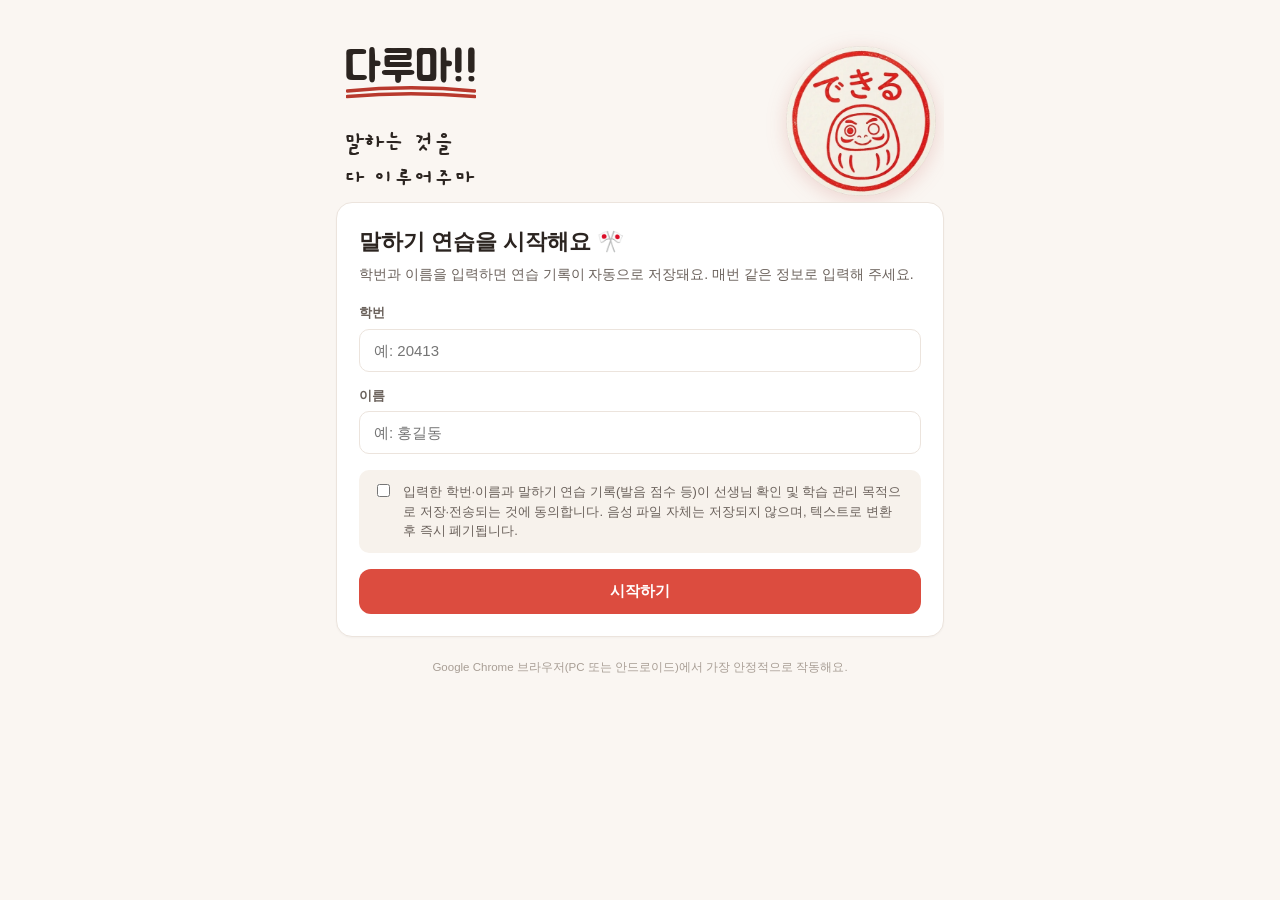
==== commit 93dd2f01: "구글시트 최신 데이터로 Questions.js 동기화, AppsScript_Code.gs 기본값 정리" ====
--- a/index.html
+++ b/index.html
@@ -7,17 +7,177 @@
 <link rel="preconnect" href="https://fonts.googleapis.com">
 <link rel="preconnect" href="https://fonts.gstatic.com" crossorigin>
 <link href="https://fonts.googleapis.com/css2?family=Jua&family=Gaegu:wght@400;700&display=swap" rel="stylesheet">
-<link rel="stylesheet" href="styles.css">
-<script>
-  /* 이미 로그인되어 있으면 화면이 잠깐이라도 보이기 전에 바로 문제 화면으로 이동 */
-  try{
-    if(localStorage.getItem("jpk_student_v1")){ location.replace("problem.html"); }
-  }catch(e){}
-</script>
+<style>
+  :root{
+    --primary:#dc4c3f;
+    --primary-dark:#b8392d;
+    --primary-light:#fdeceb;
+    --ink:#2b2420;
+    --sub:#6b625c;
+    --bg:#faf6f2;
+    --card:#ffffff;
+    --line:#ece4dd;
+    --good:#2f9e5c;
+    --good-bg:#eafaf1;
+    --bad:#d8483e;
+    --bad-bg:#fdeceb;
+    --radius:16px;
+  }
+  *{box-sizing:border-box;}
+  html,body{margin:0;padding:0;}
+  body{
+    font-family:"Pretendard","Apple SD Gothic Neo","Noto Sans KR",-apple-system,BlinkMacSystemFont,sans-serif;
+    background:var(--bg);
+    color:var(--ink);
+    min-height:100vh;
+    line-height:1.5;
+  }
+  .wrap{max-width:640px;margin:0 auto;padding:20px 16px 60px;}
+  header.top{
+    display:flex;align-items:center;justify-content:space-between;
+    padding:14px 4px 18px;
+  }
+  header.top .brand{display:flex;align-items:center;gap:8px;font-weight:800;font-size:18px;font-family:"Jua",sans-serif;}
+  header.top .brand .dot{width:10px;height:10px;border-radius:50%;background:var(--primary);}
+  header.top .who{font-size:13px;color:var(--sub);}
+
+  /* ===== 첫 화면 상단 히어로(다루마 타이틀 + 지니) ===== */
+  .hero{position:relative;padding:26px 8px 6px;overflow:hidden;}
+  .hero-inner{display:flex;align-items:center;justify-content:space-between;gap:10px;}
+  .hero-text{flex:1;min-width:0;}
+  .hero-title{
+    font-family:"Jua",sans-serif;font-size:44px;color:var(--ink);line-height:1;
+    display:inline-block;position:relative;margin:0 0 14px;
+  }
+  .hero-title .underline{position:absolute;left:2px;right:2px;bottom:-10px;height:14px;}
+  .hero-title .underline svg{width:100%;height:100%;display:block;}
+  .hero-sub{
+    font-family:"Gaegu",sans-serif;font-weight:700;font-size:24px;color:var(--ink);
+    line-height:1.45;margin-top:22px;
+  }
+  .hero-genie{width:150px;height:150px;flex-shrink:0;object-fit:contain;filter:drop-shadow(0 4px 10px rgba(184,57,45,.18));}
+  @media (max-width:420px){
+    .hero-title{font-size:34px;}
+    .hero-sub{font-size:18px;}
+    .hero-genie{width:112px;height:112px;}
+  }
+  nav.tabs{
+    display:flex;gap:6px;background:#fff;border:1px solid var(--line);
+    border-radius:999px;padding:4px;margin-bottom:18px;
+  }
+  nav.tabs button{
+    flex:1;border:none;background:transparent;padding:10px 8px;border-radius:999px;
+    font-size:14px;font-weight:700;color:var(--sub);cursor:pointer;transition:.15s;
+  }
+  nav.tabs button.active{background:var(--primary);color:#fff;}
+  .card{
+    background:var(--card);border:1px solid var(--line);border-radius:var(--radius);
+    padding:22px;margin-bottom:16px;box-shadow:0 1px 2px rgba(30,20,10,.03);
+  }
+  h1{font-size:22px;margin:0 0 6px;}
+  h2{font-size:17px;margin:0 0 12px;}
+  p.desc{color:var(--sub);font-size:14px;margin:0 0 18px;}
+  label{display:block;font-size:13px;font-weight:700;color:var(--sub);margin:14px 0 6px;}
+  label:first-of-type{margin-top:0;}
+  input[type=text], select, textarea{
+    width:100%;padding:12px 14px;border:1.5px solid var(--line);border-radius:10px;
+    font-size:15px;background:#fff;color:var(--ink);font-family:inherit;
+  }
+  input[type=text]:focus, select:focus, textarea:focus{outline:none;border-color:var(--primary);}
+  .btn{
+    display:inline-flex;align-items:center;justify-content:center;gap:8px;
+    padding:13px 18px;border-radius:12px;border:none;font-size:15px;font-weight:800;
+    cursor:pointer;transition:.15s;width:100%;
+  }
+  .btn-primary{background:var(--primary);color:#fff;}
+  .btn-primary:hover{background:var(--primary-dark);}
+  .btn-primary:disabled{background:#e3bab3;cursor:not-allowed;}
+  .btn-outline{background:#fff;color:var(--primary);border:1.5px solid var(--primary);}
+  .btn-ghost{background:#f4efe9;color:var(--ink);}
+  .btn-row{display:flex;gap:10px;}
+  .btn-row .btn{width:auto;flex:1;}
+  .consent{
+    display:flex;gap:10px;align-items:flex-start;background:#f7f2ec;border-radius:10px;
+    padding:12px 14px;font-size:12.5px;color:var(--sub);margin:16px 0;
+  }
+  .consent input{margin-top:2px;}
+  .chip{
+    display:inline-block;font-size:11.5px;font-weight:700;padding:3px 10px;border-radius:999px;
+    background:var(--primary-light);color:var(--primary-dark);
+  }
+  .sentence-box{
+    background:#fff8f4;border:1.5px dashed #e9c6bd;border-radius:14px;
+    padding:22px 18px;text-align:center;margin:16px 0;
+  }
+  .progress-line{display:flex;align-items:center;gap:10px;margin-top:12px;font-size:12.5px;color:var(--sub);font-weight:600;}
+  .progress-bar{flex:1;height:7px;background:#f0e8e2;border-radius:999px;overflow:hidden;}
+  .progress-bar-fill{height:100%;background:var(--primary);border-radius:999px;transition:width .25s;}
+  .complete-card{text-align:center;}
+  .complete-emoji{font-size:46px;line-height:1;margin-bottom:8px;}
+  .complete-card h2{margin-bottom:8px;}
+  .complete-desc{color:var(--sub);font-size:14px;margin:0 0 20px;}
+  .sentence-jp{font-size:26px;font-weight:800;letter-spacing:.5px;line-height:1.6;}
+  .sentence-jp ruby rt{font-size:12px;color:var(--sub);font-weight:600;}
+  .sentence-ko{font-size:14px;color:var(--sub);margin-top:8px;}
+  .mic-area{display:flex;flex-direction:column;align-items:center;gap:10px;margin:22px 0 10px;}
+  .mic-btn{
+    width:88px;height:88px;border-radius:50%;border:none;background:var(--primary);
+    color:#fff;font-size:32px;cursor:pointer;display:flex;align-items:center;justify-content:center;
+    box-shadow:0 4px 14px rgba(220,76,63,.35);transition:.15s;
+  }
+  .mic-btn:active{transform:scale(.94);}
+  .mic-btn.listening{
+    background:var(--bad);animation:pulse 1.1s infinite;
+  }
+  @keyframes pulse{
+    0%{box-shadow:0 0 0 0 rgba(216,72,62,.5);}
+    70%{box-shadow:0 0 0 18px rgba(216,72,62,0);}
+    100%{box-shadow:0 0 0 0 rgba(216,72,62,0);}
+  }
+  .mic-status{font-size:13px;color:var(--sub);font-weight:600;min-height:18px;}
+  .result-card{border-radius:14px;padding:18px;margin-top:16px;}
+  .result-card.pass{background:var(--good-bg);border:1.5px solid #b7e6c7;}
+  .result-card.retry{background:var(--bad-bg);border:1.5px solid #f2c2bd;}
+  .result-top{display:flex;align-items:center;justify-content:space-between;margin-bottom:10px;}
+  .result-badge{font-weight:800;font-size:15px;}
+  .result-badge.pass{color:var(--good);}
+  .result-badge.retry{color:var(--bad);}
+  .score-num{font-size:26px;font-weight:900;}
+  .diff-line{font-size:19px;font-weight:700;line-height:1.7;word-break:keep-all;margin:6px 0;}
+  .diff-line .m{color:var(--good);}
+  .diff-line .x{color:var(--bad);text-decoration:line-through;opacity:.7;}
+  .heard-label{font-size:12px;color:var(--sub);font-weight:700;margin-top:10px;}
+  .small-note{font-size:12px;color:var(--sub);margin-top:10px;}
+  .sync-note{font-size:11.5px;margin-top:8px;display:flex;align-items:center;gap:6px;color:var(--sub);}
+  .dot-sync{width:7px;height:7px;border-radius:50%;background:#c9c1ba;}
+  .dot-sync.ok{background:var(--good);}
+  .dot-sync.pending{background:#e0a12a;}
+  table{width:100%;border-collapse:collapse;font-size:13.5px;}
+  th,td{padding:9px 6px;text-align:left;border-bottom:1px solid var(--line);}
+  th{color:var(--sub);font-weight:700;font-size:12px;}
+  td.score-cell{font-weight:800;}
+  .stat-grid{display:grid;grid-template-columns:repeat(3,1fr);gap:10px;margin-bottom:18px;}
+  .stat-box{background:#f7f2ec;border-radius:12px;padding:14px 8px;text-align:center;}
+  .stat-box .v{font-size:20px;font-weight:900;color:var(--primary-dark);}
+  .stat-box .l{font-size:11px;color:var(--sub);margin-top:2px;}
+  canvas{width:100%;height:140px;display:block;margin:6px 0 4px;}
+  .empty{text-align:center;color:var(--sub);font-size:13.5px;padding:30px 10px;}
+  .footer-note{text-align:center;font-size:11.5px;color:#a89e95;margin-top:22px;}
+  .warn-box{background:#fff6e0;border:1px solid #f0d78c;border-radius:10px;padding:12px 14px;font-size:13px;color:#7a5e12;margin-bottom:16px;}
+  .switch-link{background:none;border:none;color:var(--primary);font-weight:700;font-size:13px;cursor:pointer;padding:4px 0;}
+  select.cat-select{margin-bottom:10px;}
+  .top-actions{display:flex;justify-content:flex-end;margin-bottom:6px;}
+  .link-btn{background:none;border:none;color:var(--sub);font-size:12.5px;cursor:pointer;text-decoration:underline;}
+  @media (max-width:380px){
+    .sentence-jp{font-size:22px;}
+    .stat-box .v{font-size:17px;}
+  }
+</style>
 </head>
 <body>
 <div class="wrap">
 
+  <!-- ===================== 로그인 화면 ===================== -->
   <section id="screen-login">
     <div class="hero">
       <div class="hero-inner">
@@ -33,7 +193,7 @@
           <div class="hero-sub">말하는 것을<br>다 이루어주마</div>
         </div>
 
-        <img class="hero-genie" src="다루마.png" alt="다루마">
+        <img class="hero-genie" src="[data-uri]" alt="다루마 도장">
       </div>
     </div>
 
@@ -59,17 +219,275 @@
     <p class="footer-note">Google Chrome 브라우저(PC 또는 안드로이드)에서 가장 안정적으로 작동해요.</p>
   </section>
 
+  <!-- ===================== 메인(로그인 후) ===================== -->
+  <section id="screen-main" style="display:none;">
+    <header class="top">
+      <div class="brand"><span class="dot"></span>다루마!!</div>
+      <div class="who" id="whoBadge"></div>
+    </header>
+
+    <nav class="tabs">
+      <button id="tabPractice" class="active">연습하기</button>
+      <button id="tabHistory">내 기록</button>
+    </nav>
+
+    <!-- ---- 연습 탭 ---- -->
+    <div id="panel-practice">
+      <div class="card" id="micWarnCard" style="display:none;">
+        <div class="warn-box" id="micWarnText"></div>
+      </div>
+
+      <div class="card">
+        <div class="top-actions"><button class="link-btn" id="btnLogout">다른 학생으로 전환</button></div>
+        <h2>카테고리 선택</h2>
+        <select class="cat-select" id="selCategory"></select>
+        <div class="progress-line">
+          <span id="progressText">0 / 0 문장 통과</span>
+          <span class="progress-bar"><span class="progress-bar-fill" id="progressBarFill" style="width:0%;"></span></span>
+        </div>
+      </div>
+
+      <div class="card" id="practiceCard">
+        <div class="sentence-box">
+          <div class="sentence-jp" id="curJp">문장을 선택해 주세요</div>
+          <div class="sentence-ko" id="curKo"></div>
+        </div>
+
+        <div class="btn-row">
+          <button class="btn btn-outline" id="btnListen">🔊 모범 발음 듣기</button>
+        </div>
+
+        <div class="mic-area">
+          <button class="mic-btn" id="btnMic">🎤</button>
+          <div class="mic-status" id="micStatus">마이크를 눌러 따라 말해보세요</div>
+        </div>
+
+        <div id="resultArea"></div>
+      </div>
+
+      <div class="card complete-card" id="completeCard" style="display:none;">
+        <div class="complete-emoji">🎉</div>
+        <h2 id="completeTitle">카테고리를 모두 통과했어요!</h2>
+        <p class="complete-desc" id="completeDesc">정말 잘했어요! 다음 카테고리에 도전해볼까요?</p>
+        <button class="btn btn-primary" id="btnNextCategory">다음 카테고리로 이동 →</button>
+        <button class="btn btn-ghost" id="btnRetryCategory" style="margin-top:10px;">이 카테고리 다시 연습하기</button>
+      </div>
+    </div>
+
+    <!-- ---- 기록 탭 ---- -->
+    <div id="panel-history" style="display:none;">
+      <div class="card">
+        <h2>나의 연습 기록</h2>
+        <div class="stat-grid">
+          <div class="stat-box"><div class="v" id="statCount">0</div><div class="l">총 연습 횟수</div></div>
+          <div class="stat-box"><div class="v" id="statAvg">0%</div><div class="l">평균 점수</div></div>
+          <div class="stat-box"><div class="v" id="statBest">0%</div><div class="l">최고 점수</div></div>
+        </div>
+        <canvas id="trendCanvas" height="140"></canvas>
+        <div id="historyTableWrap"></div>
+      </div>
+    </div>
+  </section>
+
 </div>
+
+<!-- 연습 문장(문제) 목록은 questions.js에서 불러옵니다. 반드시 index.html과 같은 폴더에 두세요. -->
+<script src="questions.js"></script>
 
 <script>
 (function(){
 "use strict";
 
+/* =========================================================================
+   ▼▼▼ 선생님 설정 영역 (SETTINGS) ▼▼▼
+   이 블록의 값만 바꾸면 앱 동작을 조정할 수 있습니다.
+   ========================================================================= */
+const CONFIG = {
+  // 1) Google Apps Script 웹앱 배포 후 발급되는 URL을 아래 따옴표 안에 붙여넣으세요.
+  //    (설정 가이드 문서 참고) 비워두면 구글시트 전송 없이 브라우저에만 기록이 저장됩니다.
+  APPS_SCRIPT_URL: "https://script.google.com/macros/s/AKfycbxWez6QbJUDyUmBMSYqRfmhwI0I-8XwdIQWOw4CRKEzCA2GuaAsmgAgfom8g589A179sg/exec",
+
+  // 2) 통과 기준 점수(%) - 이 점수 이상이면 '통과'로 표시됩니다.
+  PASS_THRESHOLD: 80,
+
+  // 3) 앱 제목 등 표시 문구를 바꾸고 싶다면 위 <title>과 .brand 텍스트를 수정하세요.
+};
+
+/* 연습 문장 목록은 questions.js 파일이 기본값(오프라인 대비용)입니다.
+   Google Apps Script(구글시트의 "문제은행" 탭)에서 실시간으로 불러오는 데 성공하면
+   그 내용으로 자동 교체되어, questions.js를 건드리거나 Netlify에 재배포하지 않아도
+   구글시트만 수정하면 학생 화면에 바로 반영됩니다. 인터넷 문제 등으로 불러오지 못하면
+   questions.js의 내용이 계속 사용됩니다. */
+let ACTIVE_SENTENCES = (typeof SENTENCES !== "undefined" ? SENTENCES : []);
+
+/* 4) 채점용 한자→히라가나 보정 사전
+   음성 인식은 학생이 한자 없이 히라가나로만 말해도, 결과 텍스트를 한자로 반환하는 경우가 많습니다
+   (예: "あした"라고 말해도 인식 결과는 "明日"로 나옴). questions.js의 <ruby>한자<rt>읽기</rt></ruby>
+   표기가 있는 단어는 자동으로 이 사전에 채워지므로 따로 추가할 필요가 없습니다.
+   오프라인 대비용 기본값은 questions.js의 READINGS 배열입니다(SENTENCES와 같은 방식).
+   Google Apps Script(구글시트의 "한자읽기" 탭)에서 실시간으로 불러오는 데 성공하면 그 내용으로
+   자동 교체되고, 실패하면 questions.js의 READINGS가 계속 사용됩니다. 즉 앞으로는 이 코드를 직접
+   건드리지 않아도, 구글시트 "한자읽기" 탭에 행을 추가/수정하거나 questions.js의 READINGS만
+   고치면 바로 반영됩니다. */
+const READING_OVERRIDES_DEFAULT = (typeof READINGS !== "undefined")
+  ? READINGS.reduce((map, item) => { if (item && item.kanji) map[item.kanji] = item.reading; return map; }, {})
+  : {};
+let ACTIVE_READING_OVERRIDES = Object.assign({}, READING_OVERRIDES_DEFAULT);
+
+/* =========================================================================
+   상태 및 저장소
+   ========================================================================= */
 const LS_STUDENT = "jpk_student_v1";
+const LS_HISTORY_PREFIX = "jpk_history_v1_"; // + studentKey
+const LS_PENDING = "jpk_pending_sync_v1";
+const LS_PASSED_PREFIX = "jpk_passed_v1_"; // + studentKey
+
+let student = null;         // {id, name}
+let currentSentence = null; // {jp, ko, plain, id} — id is null for custom(직접입력) sentences
+let recognition = null;
+let listening = false;
+let wrongStreak = 0;        // 현재 문장에서 연속으로 틀린 횟수
+const skippedIds = new Set(); // 3회 연속 오답으로 건너뛴 문장 id (세션 동안만 유지)
+const WRONG_STREAK_LIMIT = 3;
+
 const $ = (sel) => document.querySelector(sel);
 
+/* ---- 유틸: ruby 태그 제거하고 순수 텍스트만 추출 ---- */
+function stripRuby(html){
+  const div = document.createElement("div");
+  div.innerHTML = html;
+  div.querySelectorAll("rt").forEach(rt => rt.remove());
+  return div.textContent.trim();
+}
+
+/* ---- 한자→히라가나 보정 사전 만들기: questions.js의 모든 <ruby>한자<rt>읽기</rt></ruby>를
+   자동 수집 + READING_OVERRIDES 병합. 채점 시 한자 표기와 히라가나 표기를 같은 것으로 취급하기 위함 ---- */
+function buildReadingMap(){
+  const map = Object.assign({}, ACTIVE_READING_OVERRIDES);
+  const rubyRe = /<ruby>([^<]+)<rt>([^<]+)<\/rt><\/ruby>/g;
+  ACTIVE_SENTENCES.forEach(item => {
+    let m;
+    rubyRe.lastIndex = 0;
+    while((m = rubyRe.exec(item.jp))){
+      const kanji = m[1], reading = m[2];
+      if(!map[kanji]) map[kanji] = reading;
+    }
+  });
+  return map;
+}
+let READING_MAP = buildReadingMap();
+let READING_MAP_KEYS = Object.keys(READING_MAP).sort((a,b) => b.length - a.length);
+function refreshReadingMap(){
+  READING_MAP = buildReadingMap();
+  READING_MAP_KEYS = Object.keys(READING_MAP).sort((a,b) => b.length - a.length);
+}
+
+/* ---- 한자를 위 사전을 이용해 히라가나로 치환 (긴 단어부터 우선 치환) ---- */
+function toReadingForm(text){
+  if(!text) return text;
+  let result = text;
+  for(const k of READING_MAP_KEYS){
+    if(result.indexOf(k) !== -1){
+      result = result.split(k).join(READING_MAP[k]);
+    }
+  }
+  return result;
+}
+
+/* ---- 정규화: 채점 전에 한자→히라가나 치환, 공백/구두점 제거, NFKC 정규화 ---- */
+function normalize(str){
+  if(!str) return "";
+  let s = str.normalize("NFKC");
+  s = toReadingForm(s);
+  s = s.replace(/[\s　。、！？!?,\.「」『』・～~"'"'（）()]/g, "");
+  return s;
+}
+
+/* ---- 레벤슈타인 거리 ---- */
+function levenshtein(a, b){
+  const al = a.length, bl = b.length;
+  if(al === 0) return bl;
+  if(bl === 0) return al;
+  const dp = new Array(bl + 1);
+  for(let j = 0; j <= bl; j++) dp[j] = j;
+  for(let i = 1; i <= al; i++){
+    let prev = dp[0];
+    dp[0] = i;
+    for(let j = 1; j <= bl; j++){
+      const tmp = dp[j];
+      dp[j] = Math.min(
+        dp[j] + 1,
+        dp[j-1] + 1,
+        prev + (a[i-1] === b[j-1] ? 0 : 1)
+      );
+      prev = tmp;
+    }
+  }
+  return dp[bl];
+}
+
+/* ---- 점수 계산 (0~100) ---- */
+function scoreOf(target, heard){
+  const t = normalize(target);
+  const h = normalize(heard);
+  if(t.length === 0) return 0;
+  const dist = levenshtein(t, h);
+  const maxLen = Math.max(t.length, h.length);
+  const sim = Math.max(0, 1 - dist / maxLen);
+  return Math.round(sim * 100);
+}
+
+/* ---- 최장 공통 부분수열 기반 diff 표시(정답 문장 기준으로 맞은 글자 강조) ---- */
+function diffHighlight(target, heard){
+  const t = normalize(target);
+  const h = normalize(heard);
+  const tl = t.length, hl = h.length;
+  const dp = Array.from({length:tl+1}, () => new Array(hl+1).fill(0));
+  for(let i=1;i<=tl;i++){
+    for(let j=1;j<=hl;j++){
+      dp[i][j] = t[i-1]===h[j-1] ? dp[i-1][j-1]+1 : Math.max(dp[i-1][j], dp[i][j-1]);
+    }
+  }
+  let i=tl, j=hl;
+  const matched = new Array(tl).fill(false);
+  while(i>0 && j>0){
+    if(t[i-1]===h[j-1]){ matched[i-1]=true; i--; j--; }
+    else if(dp[i-1][j] >= dp[i][j-1]) i--;
+    else j--;
+  }
+  let out = "";
+  for(let k=0;k<tl;k++){
+    out += matched[k] ? `<span class="m">${t[k]}</span>` : `<span class="x">${t[k]}</span>`;
+  }
+  return out;
+}
+
+/* =========================================================================
+   화면 전환 / 로그인
+   ========================================================================= */
+function studentKey(s){ return (s.id + "_" + s.name).replace(/\s+/g,""); }
+
+function loadStudent(){
+  try{
+    const raw = localStorage.getItem(LS_STUDENT);
+    return raw ? JSON.parse(raw) : null;
+  }catch(e){ return null; }
+}
 function saveStudent(s){
   localStorage.setItem(LS_STUDENT, JSON.stringify(s));
+}
+
+function showLogin(){
+  $("#screen-login").style.display = "";
+  $("#screen-main").style.display = "none";
+  $("#whoBadge").textContent = "";
+}
+function showMain(){
+  $("#screen-login").style.display = "none";
+  $("#screen-main").style.display = "";
+  $("#whoBadge").textContent = student ? (student.name + " (" + student.id + ")") : "";
+  loadCategory();
+  renderHistory();
 }
 
 $("#btnLogin").addEventListener("click", () => {
@@ -78,9 +496,543 @@
   const agree = $("#chkConsent").checked;
   if(!id || !name){ alert("학번과 이름을 모두 입력해 주세요."); return; }
   if(!agree){ alert("개인정보 저장에 동의해야 시작할 수 있어요."); return; }
-  saveStudent({ id, name });
-  location.href = "problem.html";
+  student = { id, name };
+  saveStudent(student);
+  showMain();
 });
+
+$("#btnLogout").addEventListener("click", () => {
+  if(!confirm("다른 학생으로 전환할까요? (내 기록은 이 브라우저에 그대로 남아있어요)")) return;
+  student = null;
+  localStorage.removeItem(LS_STUDENT);
+  $("#inpId").value = ""; $("#inpName").value = ""; $("#chkConsent").checked = false;
+  showLogin();
+});
+
+/* =========================================================================
+   탭 전환
+   ========================================================================= */
+$("#tabPractice").addEventListener("click", () => switchTab("practice"));
+$("#tabHistory").addEventListener("click", () => switchTab("history"));
+function switchTab(name){
+  const isP = name === "practice";
+  $("#tabPractice").classList.toggle("active", isP);
+  $("#tabHistory").classList.toggle("active", !isP);
+  $("#panel-practice").style.display = isP ? "" : "none";
+  $("#panel-history").style.display = isP ? "none" : "";
+  if(!isP) renderHistory();
+}
+
+/* =========================================================================
+   카테고리 선택 & 순차 진행(통과제) UI
+   ========================================================================= */
+function getCategoryList(){
+  return [...new Set(ACTIVE_SENTENCES.map(s => s.category))];
+}
+function getSentencesForCategory(cat){
+  return ACTIVE_SENTENCES.filter(s => s.category === cat);
+}
+function sentenceId(item){
+  return item.category + "||" + item.jp;
+}
+
+/* ---- 통과 기록(카테고리별 진행 상황) 저장소 ---- */
+function passedKey(){ return LS_PASSED_PREFIX + studentKey(student); }
+function getPassedSet(){
+  try{
+    const raw = localStorage.getItem(passedKey());
+    return new Set(raw ? JSON.parse(raw) : []);
+  }catch(e){ return new Set(); }
+}
+function savePassedSet(set){
+  localStorage.setItem(passedKey(), JSON.stringify([...set]));
+}
+function markPassed(id){
+  const set = getPassedSet();
+  set.add(id);
+  savePassedSet(set);
+}
+function findFirstUnpassed(cat){
+  const list = getSentencesForCategory(cat);
+  const passed = getPassedSet();
+  const candidate = list.find(item => !passed.has(sentenceId(item)) && !skippedIds.has(sentenceId(item)));
+  if(candidate) return candidate;
+  // 이번 세션에서 건너뛴 문장만 남았다면, 다시 처음부터 도전할 수 있도록 순환시킨다.
+  return list.find(item => !passed.has(sentenceId(item))) || null;
+}
+function countPassedInCategory(cat){
+  const list = getSentencesForCategory(cat);
+  const passed = getPassedSet();
+  return list.filter(item => passed.has(sentenceId(item))).length;
+}
+
+function populateCategories(){
+  const cats = getCategoryList();
+  const sel = $("#selCategory");
+  sel.innerHTML = cats.map(c => `<option value="${c}">${c}</option>`).join("");
+  sel.addEventListener("change", loadCategory);
+}
+
+/* 현재 선택된 카테고리를 기준으로, 아직 통과하지 못한 첫 문장을 보여주거나
+   전부 통과했다면 축하 화면을 보여준다. */
+function loadCategory(){
+  if(!student) return;
+  const cat = $("#selCategory").value;
+  renderProgress(cat);
+
+  const item = findFirstUnpassed(cat);
+  if(item){
+    $("#practiceCard").style.display = "";
+    $("#completeCard").style.display = "none";
+    setCurrentSentence(item.jp, item.ko, sentenceId(item));
+  }else{
+    $("#practiceCard").style.display = "none";
+    showCategoryComplete(cat);
+  }
+}
+
+function renderProgress(cat){
+  const total = getSentencesForCategory(cat).length;
+  const passed = countPassedInCategory(cat);
+  $("#progressText").textContent = `${passed} / ${total} 문장 통과`;
+  $("#progressBarFill").style.width = (total ? Math.round(passed/total*100) : 0) + "%";
+}
+
+function showCategoryComplete(cat){
+  const cats = getCategoryList();
+  const idx = cats.indexOf(cat);
+  const nextCat = cats[idx+1];
+
+  $("#completeCard").style.display = "";
+  if(nextCat){
+    $("#completeTitle").textContent = `'${cat}' 카테고리를 모두 통과했어요!`;
+    $("#completeDesc").textContent = "정말 잘했어요! 다음 카테고리에 도전해볼까요?";
+    $("#btnNextCategory").style.display = "";
+    $("#btnNextCategory").textContent = `다음 카테고리(${nextCat})로 이동 →`;
+  }else{
+    $("#completeTitle").textContent = "모든 카테고리를 통과했어요! 🏆";
+    $("#completeDesc").textContent = "모든 문장을 다 익혔어요. 정말 대단해요!";
+    $("#btnNextCategory").style.display = "none";
+  }
+}
+
+$("#btnNextCategory").addEventListener("click", () => {
+  const cats = getCategoryList();
+  const idx = cats.indexOf($("#selCategory").value);
+  const nextCat = cats[idx+1];
+  if(!nextCat) return;
+  $("#selCategory").value = nextCat;
+  loadCategory();
+});
+
+$("#btnRetryCategory").addEventListener("click", () => {
+  const cat = $("#selCategory").value;
+  if(!confirm(`'${cat}' 카테고리의 통과 기록을 초기화하고 처음부터 다시 연습할까요?`)) return;
+  const set = getPassedSet();
+  getSentencesForCategory(cat).forEach(item => set.delete(sentenceId(item)));
+  savePassedSet(set);
+  loadCategory();
+});
+
+function setCurrentSentence(jpHtml, ko, id){
+  currentSentence = { jp: jpHtml, ko: ko || "", plain: stripRuby(jpHtml), id: id || null };
+  wrongStreak = 0;
+  $("#curJp").innerHTML = jpHtml;
+  $("#curKo").textContent = ko || "";
+  $("#resultArea").innerHTML = "";
+  $("#micStatus").textContent = "마이크를 눌러 따라 말해보세요";
+}
+
+/* =========================================================================
+   모범 발음 듣기 (TTS)
+   ========================================================================= */
+const TTS_UNSUPPORTED_MSG = "이 브라우저는 발음 듣기 기능을 지원하지 않아요. Google Chrome(PC 또는 안드로이드)에서 접속해 주세요.";
+const TTS_FAILED_MSG = "발음 재생에 실패했어요. 다른 브라우저(Chrome 권장)에서 다시 시도해 주세요.";
+
+$("#btnListen").addEventListener("click", () => {
+  if(!currentSentence){ alert("먼저 문장을 선택해 주세요."); return; }
+  if(!("speechSynthesis" in window)){ alert(TTS_UNSUPPORTED_MSG); return; }
+  const utter = new SpeechSynthesisUtterance(currentSentence.plain);
+  utter.lang = "ja-JP";
+  utter.rate = 0.9;
+  utter.onerror = () => { alert(TTS_FAILED_MSG); };
+  try{
+    window.speechSynthesis.cancel();
+    window.speechSynthesis.speak(utter);
+  }catch(err){
+    alert(TTS_FAILED_MSG);
+  }
+});
+
+/* =========================================================================
+   음성 인식 (Web Speech API)
+   ========================================================================= */
+const SpeechRecognitionAPI = window.SpeechRecognition || window.webkitSpeechRecognition;
+const MIC_UNSUPPORTED_MSG = "⚠️ 이 브라우저는 음성 인식을 지원하지 않아요. Google Chrome(PC 또는 안드로이드)에서 접속해 주세요. (iPhone Safari는 지원되지 않습니다)";
+
+function initSpeechWarning(){
+  if(!SpeechRecognitionAPI){
+    $("#micWarnCard").style.display = "";
+    $("#micWarnText").textContent = MIC_UNSUPPORTED_MSG;
+    $("#btnMic").disabled = true;
+    $("#btnMic").style.opacity = "0.4";
+    alert(MIC_UNSUPPORTED_MSG);
+  }
+}
+
+$("#btnMic").addEventListener("click", () => {
+  if(!SpeechRecognitionAPI){ return; }
+  if(!currentSentence){ alert("먼저 연습할 문장을 선택해 주세요."); return; }
+  if(listening){ stopListening(); return; }
+  startListening();
+});
+
+function startListening(){
+  recognition = new SpeechRecognitionAPI();
+  recognition.lang = "ja-JP";
+  recognition.interimResults = false;
+  recognition.maxAlternatives = 1;
+
+  listening = true;
+  $("#btnMic").classList.add("listening");
+  $("#micStatus").textContent = "듣고 있어요... 문장을 말해보세요";
+  $("#resultArea").innerHTML = "";
+
+  recognition.onresult = (e) => {
+    const heard = e.results[0][0].transcript;
+    handleResult(heard);
+  };
+  recognition.onerror = (e) => {
+    stopListening();
+    let msg = "음성 인식 중 오류가 발생했어요. 다시 시도해 주세요.";
+    let popup = null;
+    if(e.error === "not-allowed" || e.error === "service-not-allowed"){
+      msg = "마이크 사용 권한을 허용해 주세요.";
+      popup = "마이크 사용 권한이 차단되어 있어요. 브라우저 주소창 옆 아이콘에서 마이크 권한을 허용한 뒤 다시 시도해 주세요.";
+    } else if(e.error === "no-speech"){
+      msg = "음성이 감지되지 않았어요. 다시 눌러서 말해보세요.";
+    } else if(e.error === "audio-capture"){
+      msg = "마이크를 찾을 수 없어요.";
+      popup = "마이크를 찾을 수 없어요. 마이크가 연결되어 있는지, 다른 프로그램에서 사용 중이지 않은지 확인해 주세요.";
+    } else if(e.error === "language-not-supported"){
+      msg = "이 브라우저는 일본어 음성 인식을 지원하지 않아요.";
+      popup = "이 브라우저는 일본어 음성 인식을 지원하지 않아요. Google Chrome(PC 또는 안드로이드)에서 다시 시도해 주세요.";
+    } else if(e.error === "network"){
+      msg = "네트워크 오류로 음성 인식에 실패했어요.";
+      popup = "네트워크 오류로 음성 인식에 실패했어요. 인터넷 연결을 확인하거나 다른 브라우저(Chrome 권장)에서 다시 시도해 주세요.";
+    } else if(e.error !== "aborted"){
+      popup = "음성 인식 중 오류가 발생했어요. 계속되면 다른 브라우저(Chrome 권장)에서 다시 시도해 주세요.";
+    }
+    $("#micStatus").textContent = msg;
+    if(popup) alert(popup);
+  };
+  recognition.onend = () => { stopListening(); };
+
+  try{ recognition.start(); }catch(err){ stopListening(); alert(MIC_UNSUPPORTED_MSG); }
+}
+function stopListening(){
+  listening = false;
+  $("#btnMic").classList.remove("listening");
+  if(recognition){ try{ recognition.stop(); }catch(e){} }
+}
+
+/* =========================================================================
+   채점 결과 처리 및 기록 저장/전송
+   ========================================================================= */
+function handleResult(heardText){
+  const target = currentSentence.plain;
+  const score = scoreOf(target, heardText);
+  const pass = score >= CONFIG.PASS_THRESHOLD;
+  const diffHtml = diffHighlight(target, heardText);
+
+  $("#micStatus").textContent = "마이크를 눌러 다시 연습해보세요";
+
+  const record = {
+    ts: new Date().toISOString(),
+    studentId: student.id,
+    studentName: student.name,
+    sentence: target,
+    recognized: heardText,
+    score: score,
+    pass: pass
+  };
+  saveLocalRecord(record);
+  sendToSheet(record);
+
+  const isTracked = !!currentSentence.id;
+  if(pass && isTracked){
+    markPassed(currentSentence.id);
+    renderProgress($("#selCategory").value);
+    wrongStreak = 0;
+  }
+
+  let autoAdvance = false;
+  if(!pass){
+    wrongStreak++;
+    if(isTracked && wrongStreak >= WRONG_STREAK_LIMIT){
+      skippedIds.add(currentSentence.id);
+      wrongStreak = 0;
+      autoAdvance = true;
+    }
+  }
+
+  renderResult(pass, score, diffHtml, heardText, isTracked, autoAdvance);
+
+  if(autoAdvance){
+    setTimeout(loadCategory, 1600);
+  }
+}
+
+function renderResult(pass, score, diffHtml, heardText, isTracked, autoAdvance){
+  const cls = pass ? "pass" : "retry";
+  const label = pass ? "✅ 통과!" : (autoAdvance ? "❌ 오답 (3회 연속)" : "🔁 다시 도전!");
+  const advanceBtn = (pass && isTracked)
+    ? `<button class="btn btn-primary" id="btnAdvance" style="margin-top:14px;">다음 문장 보기 →</button>`
+    : "";
+  const autoAdvanceNote = autoAdvance
+    ? `<div class="small-note" style="color:var(--bad);font-weight:700;">3번 연속 오답이라 오답으로 기록하고 잠시 후 다음 문장으로 넘어갈게요...</div>`
+    : "";
+  $("#resultArea").innerHTML = `
+    <div class="result-card ${cls}">
+      <div class="result-top">
+        <div class="result-badge ${cls}">${label}</div>
+        <div class="score-num">${score}<span style="font-size:14px;">%</span></div>
+      </div>
+      <div class="diff-line">${diffHtml}</div>
+      <div class="heard-label">내가 말한 것으로 인식된 내용</div>
+      <div style="font-size:14px;color:var(--sub);">${heardText || "(인식된 내용 없음)"}</div>
+      <div class="small-note">초록색: 정답과 일치 · 빨간색: 정답과 다름 (기준: ${CONFIG.PASS_THRESHOLD}% 이상 통과)</div>
+      <div class="sync-note"><span class="dot-sync ${CONFIG.APPS_SCRIPT_URL ? "pending" : ""}" id="syncDot"></span><span id="syncText">${CONFIG.APPS_SCRIPT_URL ? "구글시트로 전송 중..." : "이 기기에만 저장됨 (구글시트 연동 미설정)"}</span></div>
+      ${autoAdvanceNote}
+      ${advanceBtn}
+    </div>
+  `;
+  if(pass && isTracked){
+    $("#btnAdvance").addEventListener("click", loadCategory);
+  }
+}
+
+/* ---- 로컬 기록 저장 ---- */
+function historyKey(){ return LS_HISTORY_PREFIX + studentKey(student); }
+function getLocalHistory(){
+  try{
+    const raw = localStorage.getItem(historyKey());
+    return raw ? JSON.parse(raw) : [];
+  }catch(e){ return []; }
+}
+function saveLocalRecord(record){
+  const hist = getLocalHistory();
+  hist.push(record);
+  localStorage.setItem(historyKey(), JSON.stringify(hist));
+}
+
+/* ---- 구글시트 전송 (Google Apps Script 웹앱, no-cors 방식) ---- */
+function sendToSheet(record){
+  if(!CONFIG.APPS_SCRIPT_URL){ return; }
+  postRecord(record).then(() => {
+    markSyncDot(true);
+  }).catch(() => {
+    queuePending(record);
+    markSyncDot(false);
+  });
+  flushPending();
+}
+function markSyncDot(ok){
+  const dot = document.getElementById("syncDot");
+  const text = document.getElementById("syncText");
+  if(!dot) return;
+  dot.classList.remove("pending");
+  dot.classList.add(ok ? "ok" : "");
+  if(text) text.textContent = ok ? "구글시트에 저장 완료" : "전송 실패 - 다음 접속 시 자동 재전송";
+}
+function postRecord(record){
+  return fetch(CONFIG.APPS_SCRIPT_URL, {
+    method: "POST",
+    mode: "no-cors",
+    headers: { "Content-Type": "text/plain;charset=utf-8" },
+    body: JSON.stringify(record)
+  });
+  // no-cors 모드에서는 응답 내용을 읽을 수 없어 성공 여부를 확실히 알 수 없지만,
+  // 네트워크 오류가 없다면 정상적으로 스프레드시트에 기록됩니다.
+}
+function queuePending(record){
+  let pending = [];
+  try{ pending = JSON.parse(localStorage.getItem(LS_PENDING) || "[]"); }catch(e){}
+  pending.push(record);
+  localStorage.setItem(LS_PENDING, JSON.stringify(pending));
+}
+function flushPending(){
+  if(!CONFIG.APPS_SCRIPT_URL) return;
+  let pending = [];
+  try{ pending = JSON.parse(localStorage.getItem(LS_PENDING) || "[]"); }catch(e){}
+  if(pending.length === 0) return;
+  localStorage.setItem(LS_PENDING, "[]");
+  pending.forEach(r => { postRecord(r).catch(() => queuePending(r)); });
+}
+
+/* =========================================================================
+   구글시트(문제은행 탭)에서 연습 문장 목록 실시간 불러오기
+   실패하거나 구글시트 연동이 설정되어 있지 않으면 questions.js의 기본 목록을 그대로 사용한다.
+   ========================================================================= */
+function loadSentencesFromSheet(){
+  if(!CONFIG.APPS_SCRIPT_URL) return Promise.resolve(false);
+  const controller = (typeof AbortController !== "undefined") ? new AbortController() : null;
+  const timer = controller ? setTimeout(() => controller.abort(), 6000) : null;
+  return fetch(CONFIG.APPS_SCRIPT_URL + "?action=sentences", {
+    method: "GET",
+    signal: controller ? controller.signal : undefined
+  }).then(res => {
+    if(timer) clearTimeout(timer);
+    if(!res.ok) return false;
+    return res.json();
+  }).then(data => {
+    if(!Array.isArray(data) || data.length === 0) return false;
+    const valid = data.every(item => item && typeof item.category === "string" && typeof item.jp === "string");
+    if(!valid) return false;
+    ACTIVE_SENTENCES = data.map(item => ({ category: item.category, jp: item.jp, ko: item.ko || "" }));
+    refreshReadingMap();
+    return true;
+  }).catch(() => {
+    if(timer) clearTimeout(timer);
+    return false;
+  });
+}
+
+/* =========================================================================
+   구글시트(한자읽기 탭)에서 한자→히라가나 보정 사전 실시간 불러오기
+   실패하거나 구글시트 연동이 설정되어 있지 않으면 위 READING_OVERRIDES_DEFAULT를 그대로 사용한다.
+   ========================================================================= */
+function loadReadingOverridesFromSheet(){
+  if(!CONFIG.APPS_SCRIPT_URL) return Promise.resolve(false);
+  const controller = (typeof AbortController !== "undefined") ? new AbortController() : null;
+  const timer = controller ? setTimeout(() => controller.abort(), 6000) : null;
+  return fetch(CONFIG.APPS_SCRIPT_URL + "?action=readings", {
+    method: "GET",
+    signal: controller ? controller.signal : undefined
+  }).then(res => {
+    if(timer) clearTimeout(timer);
+    if(!res.ok) return false;
+    return res.json();
+  }).then(data => {
+    if(!Array.isArray(data) || data.length === 0) return false;
+    const valid = data.every(item => item && typeof item.kanji === "string" && typeof item.reading === "string");
+    if(!valid) return false;
+    const map = {};
+    data.forEach(item => { if(item.kanji) map[item.kanji] = item.reading; });
+    ACTIVE_READING_OVERRIDES = map;
+    refreshReadingMap();
+    return true;
+  }).catch(() => {
+    if(timer) clearTimeout(timer);
+    return false;
+  });
+}
+
+/* =========================================================================
+   기록 탭 렌더링
+   ========================================================================= */
+function renderHistory(){
+  if(!student) return;
+  const hist = getLocalHistory();
+  const count = hist.length;
+  const avg = count ? Math.round(hist.reduce((a,r)=>a+r.score,0)/count) : 0;
+  const best = count ? Math.max(...hist.map(r=>r.score)) : 0;
+
+  $("#statCount").textContent = count;
+  $("#statAvg").textContent = avg + "%";
+  $("#statBest").textContent = best + "%";
+
+  drawTrend(hist);
+
+  if(count === 0){
+    $("#historyTableWrap").innerHTML = `<div class="empty">아직 연습 기록이 없어요. '연습하기' 탭에서 첫 문장을 말해보세요!</div>`;
+    return;
+  }
+
+  const rows = hist.slice().reverse().slice(0, 50).map(r => {
+    const d = new Date(r.ts);
+    const dateStr = `${d.getMonth()+1}/${d.getDate()} ${String(d.getHours()).padStart(2,"0")}:${String(d.getMinutes()).padStart(2,"0")}`;
+    const color = r.pass ? "var(--good)" : "var(--bad)";
+    return `<tr>
+      <td>${dateStr}</td>
+      <td style="max-width:150px;overflow:hidden;text-overflow:ellipsis;white-space:nowrap;">${r.sentence}</td>
+      <td class="score-cell" style="color:${color}">${r.score}%</td>
+    </tr>`;
+  }).join("");
+
+  $("#historyTableWrap").innerHTML = `
+    <table>
+      <thead><tr><th>날짜</th><th>문장</th><th>점수</th></tr></thead>
+      <tbody>${rows}</tbody>
+    </table>
+  `;
+}
+
+function drawTrend(hist){
+  const canvas = document.getElementById("trendCanvas");
+  const ctx = canvas.getContext("2d");
+  const dpr = window.devicePixelRatio || 1;
+  const cssW = canvas.clientWidth || 300;
+  const cssH = 140;
+  canvas.width = cssW * dpr; canvas.height = cssH * dpr;
+  ctx.setTransform(dpr,0,0,dpr,0,0);
+  ctx.clearRect(0,0,cssW,cssH);
+
+  if(hist.length === 0) return;
+
+  const data = hist.slice(-20).map(r=>r.score);
+  const padL = 30, padR = 10, padT = 14, padB = 20;
+  const w = cssW - padL - padR, h = cssH - padT - padB;
+
+  ctx.strokeStyle = "#ece4dd";
+  ctx.lineWidth = 1;
+  [0,25,50,75,100].forEach(v => {
+    const y = padT + h - (v/100)*h;
+    ctx.beginPath(); ctx.moveTo(padL,y); ctx.lineTo(cssW-padR,y); ctx.stroke();
+    ctx.fillStyle = "#a89e95"; ctx.font = "10px sans-serif";
+    ctx.fillText(v+"%", 2, y+3);
+  });
+
+  // 통과선
+  const passY = padT + h - (CONFIG.PASS_THRESHOLD/100)*h;
+  ctx.strokeStyle = "#e0a12a";
+  ctx.setLineDash([4,3]);
+  ctx.beginPath(); ctx.moveTo(padL,passY); ctx.lineTo(cssW-padR,passY); ctx.stroke();
+  ctx.setLineDash([]);
+
+  // 점수 라인
+  ctx.strokeStyle = "#dc4c3f";
+  ctx.lineWidth = 2.5;
+  ctx.beginPath();
+  data.forEach((v,i) => {
+    const x = data.length === 1 ? padL : padL + (i/(data.length-1))*w;
+    const y = padT + h - (v/100)*h;
+    if(i===0) ctx.moveTo(x,y); else ctx.lineTo(x,y);
+  });
+  ctx.stroke();
+
+  ctx.fillStyle = "#dc4c3f";
+  data.forEach((v,i) => {
+    const x = data.length === 1 ? padL : padL + (i/(data.length-1))*w;
+    const y = padT + h - (v/100)*h;
+    ctx.beginPath(); ctx.arc(x,y,3,0,Math.PI*2); ctx.fill();
+  });
+}
+
+/* =========================================================================
+   초기화
+   ========================================================================= */
+async function init(){
+  initSpeechWarning();
+  // 성공하면 구글시트 최신 내용, 실패해도 각각 questions.js / READING_OVERRIDES_DEFAULT로 계속 진행
+  await Promise.all([loadSentencesFromSheet(), loadReadingOverridesFromSheet()]);
+  populateCategories();
+  student = loadStudent();
+  if(student){ showMain(); } else { showLogin(); }
+  flushPending();
+  window.addEventListener("resize", () => { if(student) drawTrend(getLocalHistory()); });
+}
+init();
 
 })();
 </script>
